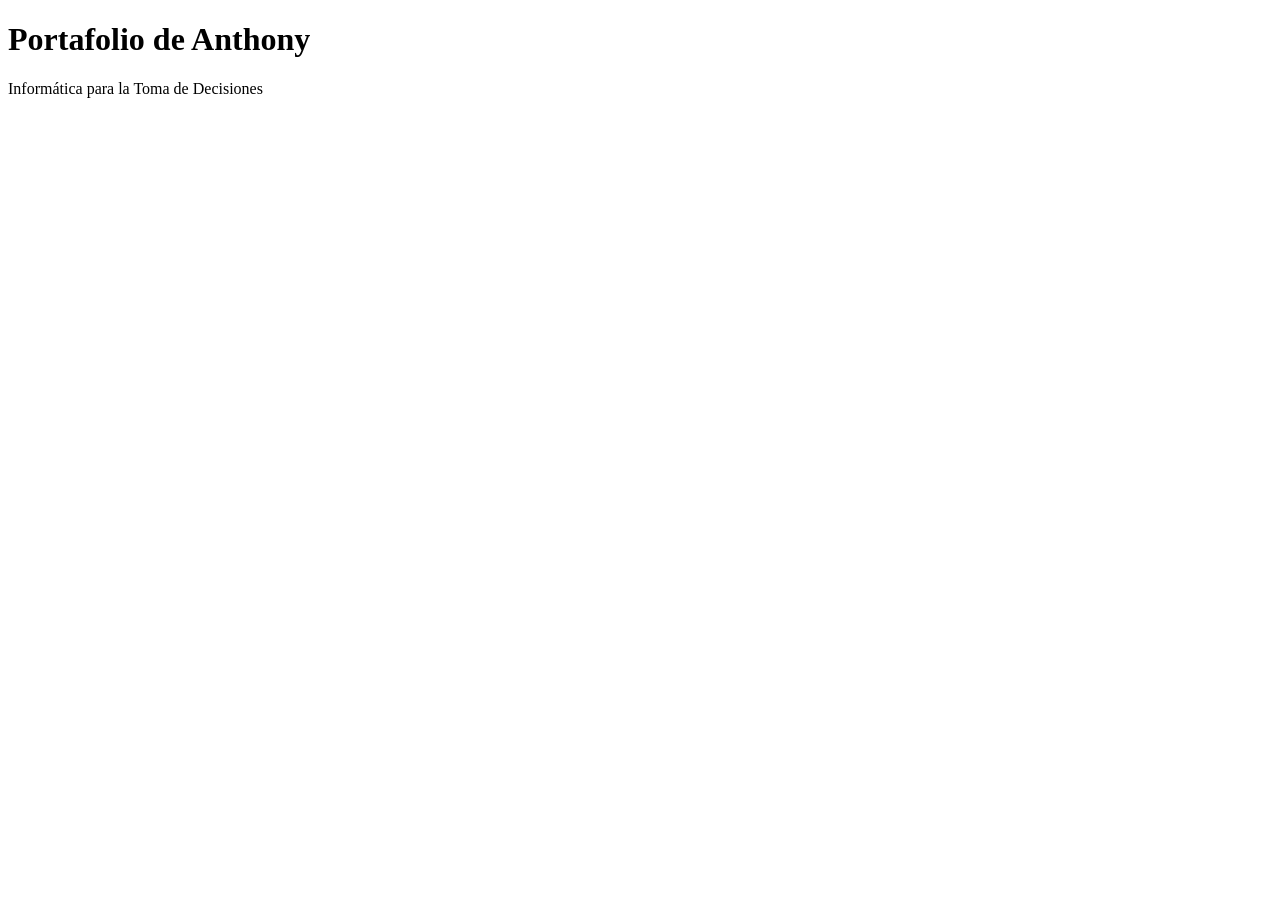
==== index.html @ fc766c9e "Create index.html" ====
<!DOCTYPE html>
<html lang="es">
<head>
    <meta charset="UTF-8">
    <meta name="viewport" content="width=device-width, initial-scale=1.0">
    <title>Portafolio de Anthony</title>
</head>
<body>
    <h1>Portafolio de Anthony</h1>
    <p>Informática para la Toma de Decisiones</p>
</body>
</html>
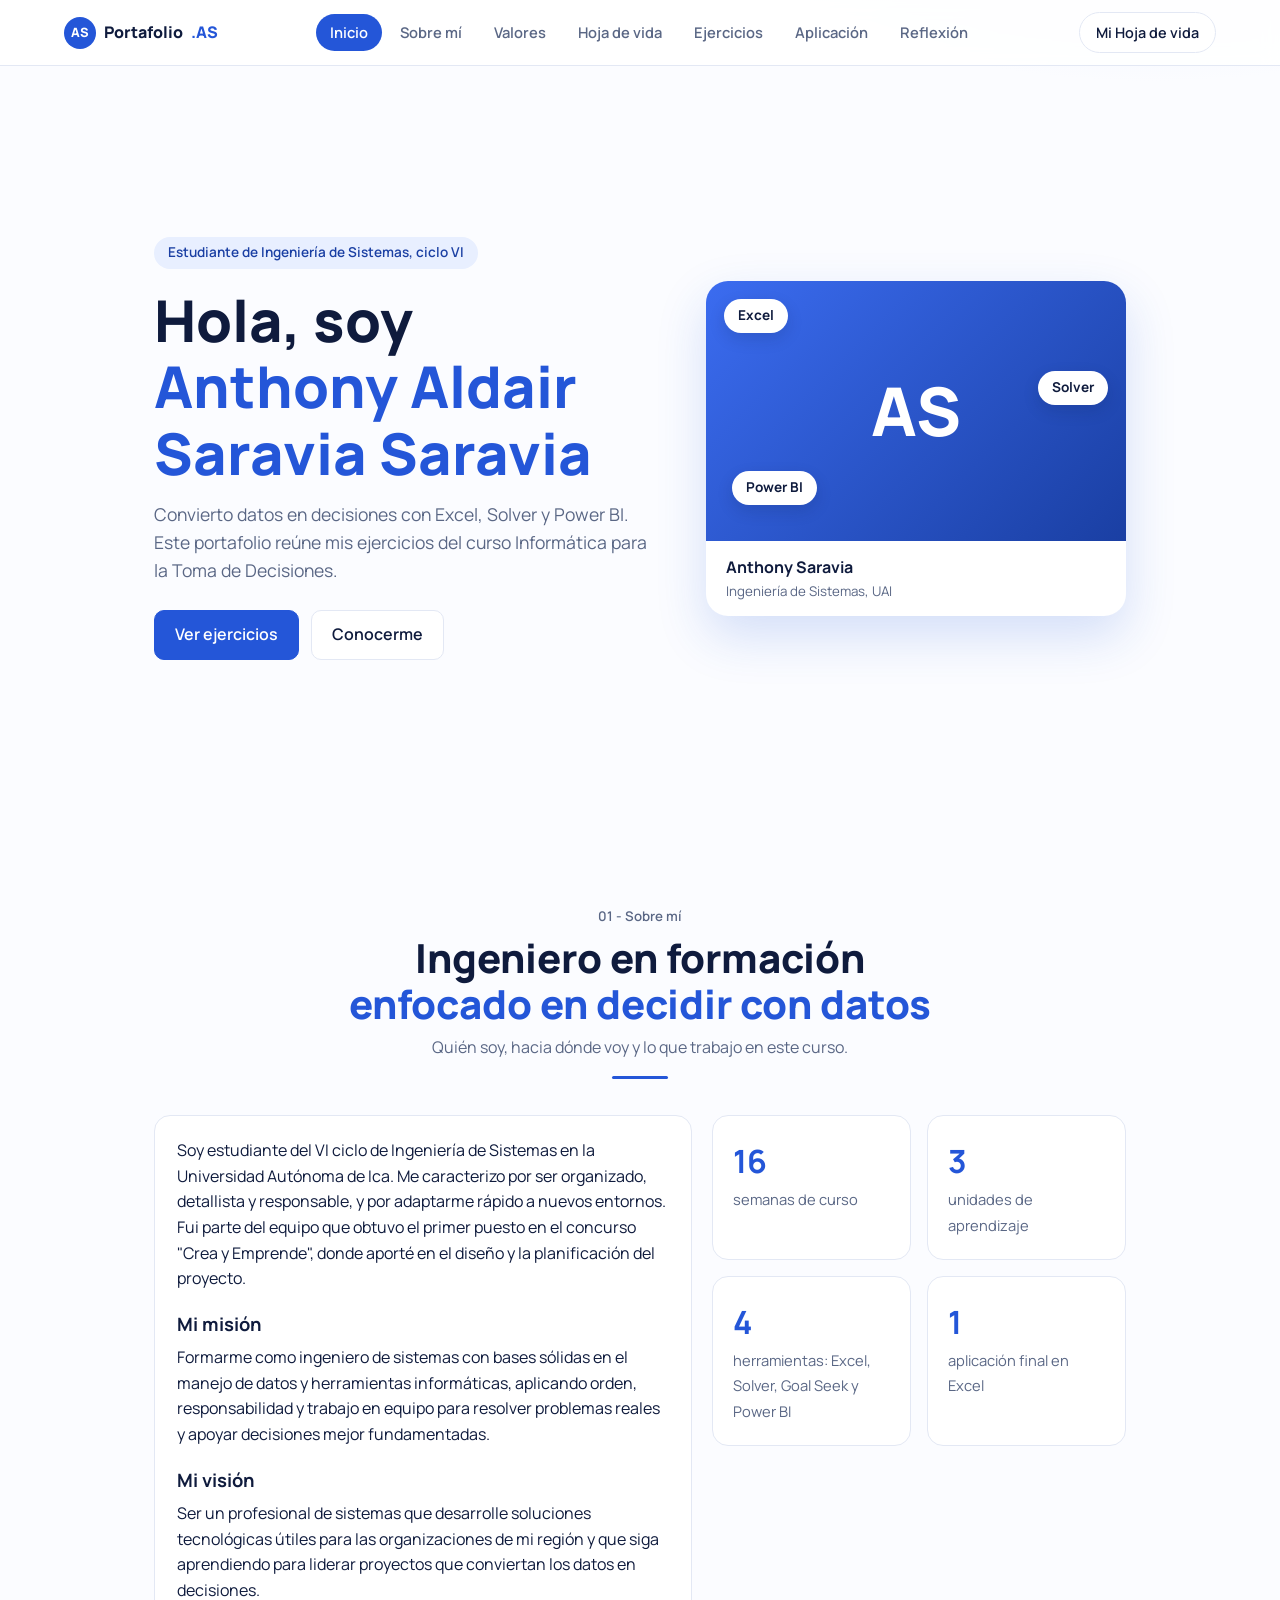
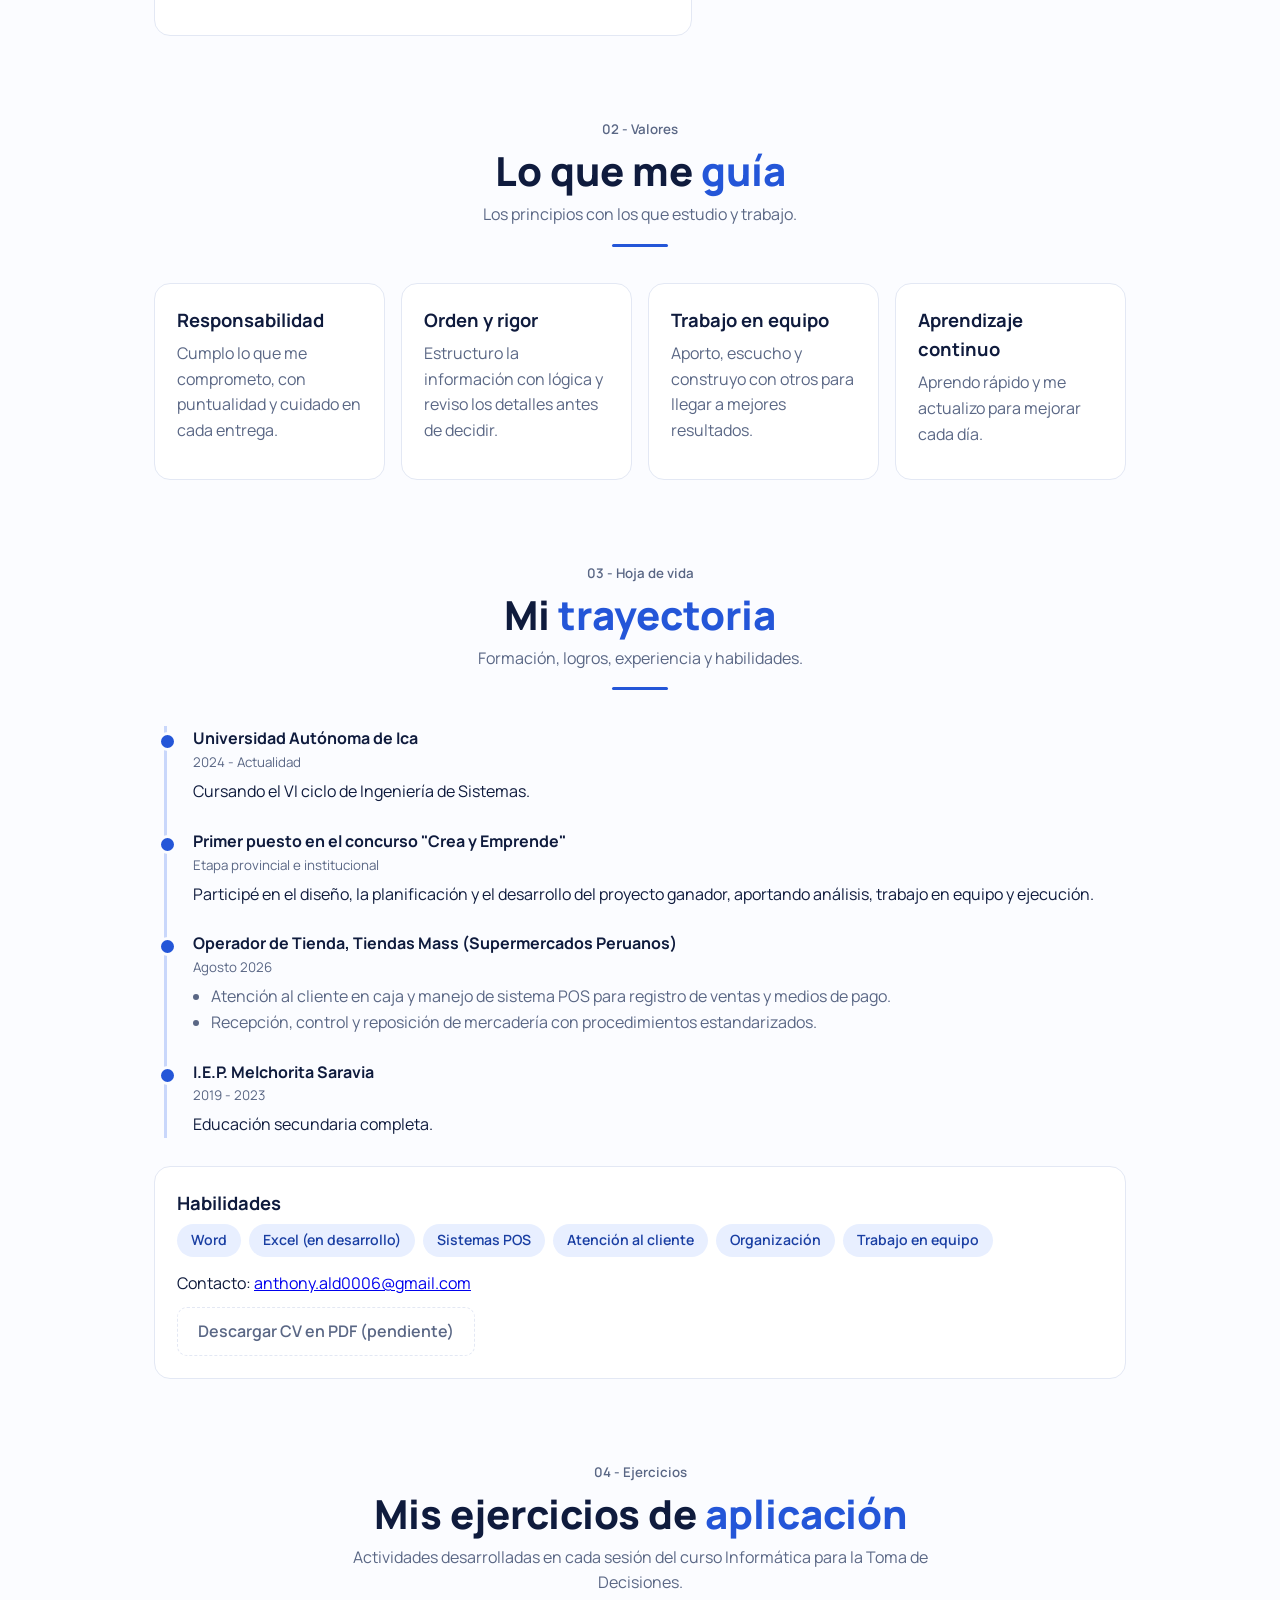
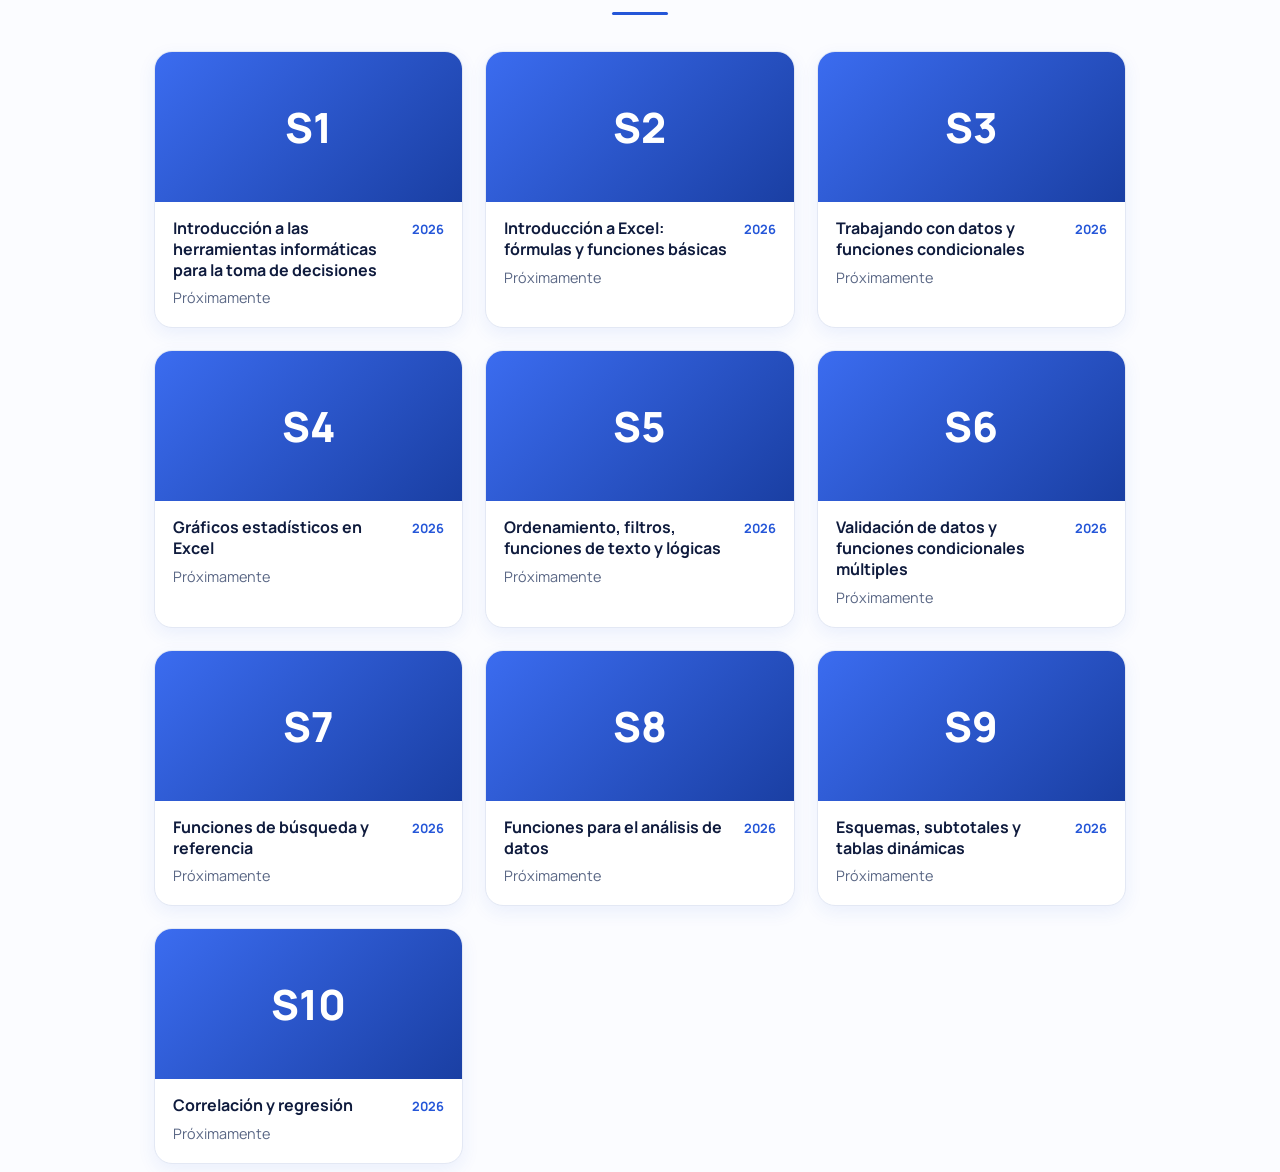
==== commit 554bf3b4: "Portafolio con inicio, sobre mí, valores, hoja de vida y ejercicios" ====
--- a/index.html
+++ b/index.html
@@ -1,12 +1,221 @@
 <!DOCTYPE html>
 <html lang="es">
 <head>
-    <meta charset="UTF-8">
-    <meta name="viewport" content="width=device-width, initial-scale=1.0">
-    <title>Portafolio de Anthony</title>
+<meta charset="UTF-8">
+<meta name="viewport" content="width=device-width, initial-scale=1.0">
+<title>Portafolio de Anthony Saravia | Informática para la Toma de Decisiones</title>
+<link rel="preconnect" href="https://fonts.googleapis.com">
+<link rel="preconnect" href="https://fonts.gstatic.com" crossorigin>
+<link href="https://fonts.googleapis.com/css2?family=Manrope:wght@400;600;800&display=swap" rel="stylesheet">
+<link rel="stylesheet" href="estilos.css">
 </head>
 <body>
-    <h1>Portafolio de Anthony</h1>
-    <p>Informática para la Toma de Decisiones</p>
+
+<header class="barra">
+  <a class="logo" href="#inicio"><span class="logo-ico">AS</span>Portafolio<span class="azul">.AS</span></a>
+  <nav class="menu">
+    <a class="activo" href="#inicio">Inicio</a>
+    <a href="#sobre-mi">Sobre mí</a>
+    <a href="#valores">Valores</a>
+    <a href="#cv">Hoja de vida</a>
+    <a href="#ejercicios">Ejercicios</a>
+    <a href="#aplicacion">Aplicación</a>
+    <a href="#reflexion">Reflexión</a>
+  </nav>
+  <a class="btn-cv" href="#cv">Mi Hoja de vida</a>
+</header>
+
+<main>
+  <section id="inicio" class="hero">
+    <div class="hero-texto">
+      <span class="etiqueta">Estudiante de Ingeniería de Sistemas, ciclo VI</span>
+      <h1>Hola, soy <span class="azul">Anthony Aldair Saravia Saravia</span></h1>
+      <p>Convierto datos en decisiones con Excel, Solver y Power BI. Este portafolio reúne mis ejercicios del curso Informática para la Toma de Decisiones.</p>
+      <div class="acciones">
+        <a class="btn primario" href="#ejercicios">Ver ejercicios</a>
+        <a class="btn" href="#sobre-mi">Conocerme</a>
+      </div>
+    </div>
+
+    <div class="hero-tarjeta">
+      <span class="chip c1">Excel</span>
+      <span class="chip c2">Solver</span>
+      <span class="chip c3">Power BI</span>
+      <div class="iniciales">AS</div>
+      <div class="pie">
+        <b>Anthony Saravia</b>
+        <small>Ingeniería de Sistemas, UAI</small>
+      </div>
+    </div>
+  </section>
+    <section id="sobre-mi" class="seccion">
+    <div class="titulo">
+      <small>01 - Sobre mí</small>
+      <h2>Ingeniero en formación <span class="azul">enfocado en decidir con datos</span></h2>
+      <p>Quién soy, hacia dónde voy y lo que trabajo en este curso.</p>
+    </div>
+    <div class="dos-col">
+      <div class="panel">
+        <p>Soy estudiante del VI ciclo de Ingeniería de Sistemas en la Universidad Autónoma de Ica. Me caracterizo por ser organizado, detallista y responsable, y por adaptarme rápido a nuevos entornos. Fui parte del equipo que obtuvo el primer puesto en el concurso "Crea y Emprende", donde aporté en el diseño y la planificación del proyecto.</p>
+        <h3>Mi misión</h3>
+        <p>Formarme como ingeniero de sistemas con bases sólidas en el manejo de datos y herramientas informáticas, aplicando orden, responsabilidad y trabajo en equipo para resolver problemas reales y apoyar decisiones mejor fundamentadas.</p>
+        <h3>Mi visión</h3>
+        <p>Ser un profesional de sistemas que desarrolle soluciones tecnológicas útiles para las organizaciones de mi región y que siga aprendiendo para liderar proyectos que conviertan los datos en decisiones.</p>
+      </div>
+      <div class="numeros">
+        <div class="numero"><b>16</b><span>semanas de curso</span></div>
+        <div class="numero"><b>3</b><span>unidades de aprendizaje</span></div>
+        <div class="numero"><b>4</b><span>herramientas: Excel, Solver, Goal Seek y Power BI</span></div>
+        <div class="numero"><b>1</b><span>aplicación final en Excel</span></div>
+      </div>
+    </div>
+  </section>
+
+  <section id="valores" class="seccion">
+    <div class="titulo">
+      <small>02 - Valores</small>
+      <h2>Lo que me <span class="azul">guía</span></h2>
+      <p>Los principios con los que estudio y trabajo.</p>
+    </div>
+    <div class="grid-4">
+      <div class="panel"><h3>Responsabilidad</h3><p>Cumplo lo que me comprometo, con puntualidad y cuidado en cada entrega.</p></div>
+      <div class="panel"><h3>Orden y rigor</h3><p>Estructuro la información con lógica y reviso los detalles antes de decidir.</p></div>
+      <div class="panel"><h3>Trabajo en equipo</h3><p>Aporto, escucho y construyo con otros para llegar a mejores resultados.</p></div>
+      <div class="panel"><h3>Aprendizaje continuo</h3><p>Aprendo rápido y me actualizo para mejorar cada día.</p></div>
+    </div>
+  </section>
+
+  <section id="cv" class="seccion">
+    <div class="titulo">
+      <small>03 - Hoja de vida</small>
+      <h2>Mi <span class="azul">trayectoria</span></h2>
+      <p>Formación, logros, experiencia y habilidades.</p>
+    </div>
+    <div class="linea-tiempo">
+      <div class="hito">
+        <b>Universidad Autónoma de Ica</b>
+        <small>2024 - Actualidad</small>
+        <p>Cursando el VI ciclo de Ingeniería de Sistemas.</p>
+      </div>
+      <div class="hito">
+        <b>Primer puesto en el concurso "Crea y Emprende"</b>
+        <small>Etapa provincial e institucional</small>
+        <p>Participé en el diseño, la planificación y el desarrollo del proyecto ganador, aportando análisis, trabajo en equipo y ejecución.</p>
+      </div>
+      <div class="hito">
+        <b>Operador de Tienda, Tiendas Mass (Supermercados Peruanos)</b>
+        <small>Agosto 2026</small>
+        <ul>
+          <li>Atención al cliente en caja y manejo de sistema POS para registro de ventas y medios de pago.</li>
+          <li>Recepción, control y reposición de mercadería con procedimientos estandarizados.</li>
+        </ul>
+      </div>
+      <div class="hito">
+        <b>I.E.P. Melchorita Saravia</b>
+        <small>2019 - 2023</small>
+        <p>Educación secundaria completa.</p>
+      </div>
+    </div>
+    <div class="panel">
+      <h3>Habilidades</h3>
+      <div class="etiquetas">
+        <span>Word</span><span>Excel (en desarrollo)</span><span>Sistemas POS</span><span>Atención al cliente</span><span>Organización</span><span>Trabajo en equipo</span>
+      </div>
+      <p>Contacto: <a href="mailto:anthony.ald06@gmail.com">anthony.ald0006@gmail.com</a></p>
+      <span class="btn off">Descargar CV en PDF (pendiente)</span>
+    </div>
+  </section>
+    <section id="ejercicios" class="seccion">
+    <div class="titulo">
+      <small>04 - Ejercicios</small>
+      <h2>Mis ejercicios de <span class="azul">aplicación</span></h2>
+      <p>Actividades desarrolladas en cada sesión del curso Informática para la Toma de Decisiones.</p>
+    </div>
+    <div class="grid-ej">
+
+      <div class="tarjeta">
+        <div class="tope">S1</div>
+        <div class="cuerpo">
+          <div class="fila"><h3>Introducción a las herramientas informáticas para la toma de decisiones</h3><span class="anio">2026</span></div>
+          <p>Próximamente</p>
+        </div>
+      </div>
+
+      <div class="tarjeta">
+        <div class="tope">S2</div>
+        <div class="cuerpo">
+          <div class="fila"><h3>Introducción a Excel: fórmulas y funciones básicas</h3><span class="anio">2026</span></div>
+          <p>Próximamente</p>
+        </div>
+      </div>
+
+      <div class="tarjeta">
+        <div class="tope">S3</div>
+        <div class="cuerpo">
+          <div class="fila"><h3>Trabajando con datos y funciones condicionales</h3><span class="anio">2026</span></div>
+          <p>Próximamente</p>
+        </div>
+      </div>
+
+      <div class="tarjeta">
+        <div class="tope">S4</div>
+        <div class="cuerpo">
+          <div class="fila"><h3>Gráficos estadísticos en Excel</h3><span class="anio">2026</span></div>
+          <p>Próximamente</p>
+        </div>
+      </div>
+
+      <div class="tarjeta">
+        <div class="tope">S5</div>
+        <div class="cuerpo">
+          <div class="fila"><h3>Ordenamiento, filtros, funciones de texto y lógicas</h3><span class="anio">2026</span></div>
+          <p>Próximamente</p>
+        </div>
+      </div>
+
+      <div class="tarjeta">
+        <div class="tope">S6</div>
+        <div class="cuerpo">
+          <div class="fila"><h3>Validación de datos y funciones condicionales múltiples</h3><span class="anio">2026</span></div>
+          <p>Próximamente</p>
+        </div>
+      </div>
+
+      <div class="tarjeta">
+        <div class="tope">S7</div>
+        <div class="cuerpo">
+          <div class="fila"><h3>Funciones de búsqueda y referencia</h3><span class="anio">2026</span></div>
+          <p>Próximamente</p>
+        </div>
+      </div>
+
+      <div class="tarjeta">
+        <div class="tope">S8</div>
+        <div class="cuerpo">
+          <div class="fila"><h3>Funciones para el análisis de datos</h3><span class="anio">2026</span></div>
+          <p>Próximamente</p>
+        </div>
+      </div>
+
+      <div class="tarjeta">
+        <div class="tope">S9</div>
+        <div class="cuerpo">
+          <div class="fila"><h3>Esquemas, subtotales y tablas dinámicas</h3><span class="anio">2026</span></div>
+          <p>Próximamente</p>
+        </div>
+      </div>
+
+      <div class="tarjeta">
+        <div class="tope">S10</div>
+        <div class="cuerpo">
+          <div class="fila"><h3>Correlación y regresión</h3><span class="anio">2026</span></div>
+          <p>Próximamente</p>
+        </div>
+      </div>
+
+    </div>
+  </section>
+</main>
+<script src="main.js"></script>
 </body>
 </html>
--- a/estilos.css
+++ b/estilos.css
@@ -0,0 +1,160 @@
+:root{
+  --azul:#2456d8;
+  --azul-osc:#1a3fa3;
+  --fondo:#fbfcff;
+  --tinta:#0f1b3d;
+  --suave:#5a6785;
+  --linea:#e3e8f4;
+  --blanco:#ffffff;
+}
+*{box-sizing:border-box}
+html{scroll-behavior:smooth}
+body{
+  margin:0;
+  font-family:"Manrope",system-ui,sans-serif;
+  color:var(--tinta);
+  line-height:1.6;
+  background:radial-gradient(900px 500px at 90% -5%,#dbe6ff 0%,transparent 60%),var(--fondo);
+}
+h1{line-height:1.15;margin:0 0 14px}
+.azul{color:var(--azul)}
+
+/* Barra superior */
+.barra{
+  position:sticky;top:0;z-index:20;
+  display:flex;align-items:center;gap:20px;
+  padding:12px 5vw;
+  background:rgba(255,255,255,.85);
+  backdrop-filter:blur(8px);
+  border-bottom:1px solid var(--linea);
+}
+.logo{display:flex;align-items:center;gap:8px;font-weight:800;text-decoration:none;color:var(--tinta);white-space:nowrap}
+.logo-ico{
+  display:grid;place-items:center;
+  width:32px;height:32px;border-radius:50%;
+  background:var(--azul);color:#fff;font-size:.8rem;
+}
+.menu{display:flex;gap:4px;margin:0 auto;overflow-x:auto}
+.menu a{
+  padding:7px 14px;border-radius:999px;
+  text-decoration:none;color:var(--suave);
+  font-weight:600;font-size:.92rem;white-space:nowrap;
+}
+.menu a:hover{color:var(--tinta)}
+.menu a.activo{background:var(--azul);color:#fff}
+.btn-cv{
+  padding:8px 16px;border:1px solid var(--linea);border-radius:999px;
+  text-decoration:none;font-weight:600;font-size:.9rem;
+  color:var(--tinta);background:var(--blanco);
+}
+
+/* Portada */
+main{max-width:1100px;margin:0 auto;padding:0 5vw}
+.hero{
+  display:grid;grid-template-columns:1.2fr 1fr;gap:48px;
+  align-items:center;min-height:85vh;padding:48px 0;
+}
+.etiqueta{
+  display:inline-block;padding:5px 14px;border-radius:999px;
+  background:#e8efff;color:var(--azul-osc);
+  font-weight:600;font-size:.85rem;margin-bottom:18px;
+}
+.hero h1{font-size:clamp(2.2rem,5.5vw,3.6rem);font-weight:800}
+.hero p{max-width:52ch;color:var(--suave);font-size:1.1rem;margin:0}
+.acciones{display:flex;flex-wrap:wrap;gap:12px;margin-top:26px}
+.btn{
+  display:inline-block;padding:11px 20px;border-radius:10px;
+  border:1px solid var(--linea);background:var(--blanco);
+  color:var(--tinta);font-weight:600;text-decoration:none;
+}
+.btn.primario{background:var(--azul);border-color:var(--azul);color:#fff}
+.btn.primario:hover{background:var(--azul-osc)}
+
+/* Tarjeta azul de la derecha */
+.hero-tarjeta{
+  position:relative;border-radius:22px;background:var(--blanco);
+  box-shadow:0 20px 50px rgba(36,86,216,.18);overflow:hidden;
+}
+.iniciales{
+  display:grid;place-items:center;height:260px;
+  font-size:4.2rem;font-weight:800;color:#fff;
+  background:linear-gradient(135deg,#3b6cf0 0%,var(--azul-osc) 100%);
+}
+.hero-tarjeta .pie{padding:14px 20px;display:flex;flex-direction:column}
+.hero-tarjeta small{color:var(--suave)}
+.chip{
+  position:absolute;padding:6px 14px;border-radius:999px;
+  background:var(--blanco);font-weight:700;font-size:.85rem;
+  box-shadow:0 6px 16px rgba(15,27,61,.15);
+}
+.c1{top:18px;left:18px}
+.c2{top:90px;right:18px}
+.c3{top:190px;left:26px}
+
+/* Celular */
+@media (max-width:820px){
+  .hero{grid-template-columns:1fr;min-height:auto}
+  .btn-cv{display:none}
+}
+
+/* Secciones */
+html{scroll-padding-top:80px}
+.seccion{padding:72px 0 8px}
+.titulo{text-align:center;max-width:640px;margin:0 auto 36px}
+.titulo small{color:var(--suave);font-weight:600}
+.titulo h2{font-size:clamp(1.7rem,4vw,2.5rem);font-weight:800;line-height:1.15;margin:6px 0 0}
+.titulo p{color:var(--suave);margin:8px 0 0}
+.titulo::after{content:"";display:block;width:56px;height:3px;background:var(--azul);margin:16px auto 0;border-radius:3px}
+
+.panel{background:var(--blanco);border:1px solid var(--linea);border-radius:16px;padding:22px}
+.panel h3{font-size:1.15rem;margin:18px 0 6px}
+.panel > h3:first-child{margin-top:0}
+.panel p{margin:0 0 10px}
+.dos-col{display:grid;grid-template-columns:1.3fr 1fr;gap:20px;align-items:start}
+.grid-4{display:grid;grid-template-columns:repeat(auto-fit,minmax(220px,1fr));gap:16px}
+.grid-4 .panel p{color:var(--suave)}
+
+.numeros{display:grid;grid-template-columns:1fr 1fr;gap:16px}
+.numero{background:var(--blanco);border:1px solid var(--linea);border-radius:16px;padding:20px}
+.numero b{display:block;font-size:2rem;color:var(--azul)}
+.numero span{color:var(--suave);font-size:.92rem}
+
+.linea-tiempo{border-left:3px solid #c9d7fb;margin:0 0 28px 10px;padding-left:26px}
+.hito{position:relative;margin-bottom:24px}
+.hito::before{content:"";position:absolute;left:-35px;top:6px;width:13px;height:13px;border-radius:50%;background:var(--azul);border:3px solid var(--fondo)}
+.hito small{display:block;color:var(--suave)}
+.hito p{margin:6px 0 0}
+.hito ul{margin:6px 0 0;padding-left:18px;color:var(--suave)}
+
+.etiquetas{display:flex;flex-wrap:wrap;gap:8px;margin-bottom:14px}
+.etiquetas span{padding:5px 14px;border-radius:999px;background:#e8efff;color:var(--azul-osc);font-weight:600;font-size:.88rem}
+.btn.off{color:var(--suave);border-style:dashed}
+
+@media (max-width:820px){
+  .dos-col{grid-template-columns:1fr}
+}
+
+/* Tarjetas de ejercicios */
+.grid-ej{display:grid;grid-template-columns:repeat(auto-fill,minmax(260px,1fr));gap:22px}
+.tarjeta{
+  display:block;text-decoration:none;color:var(--tinta);
+  background:var(--blanco);border:1px solid var(--linea);
+  border-radius:18px;overflow:hidden;
+  box-shadow:0 6px 18px rgba(36,86,216,.08);
+  transition:transform .2s,box-shadow .2s;
+}
+a.tarjeta:hover{transform:translateY(-4px);box-shadow:0 14px 30px rgba(36,86,216,.2)}
+.tarjeta .tope{
+  display:grid;place-items:center;height:150px;
+  font-size:2.6rem;font-weight:800;color:#fff;
+  background:linear-gradient(135deg,#3b6cf0 0%,var(--azul-osc) 100%);
+}
+.tarjeta .cuerpo{padding:16px 18px 18px}
+.fila{display:flex;justify-content:space-between;align-items:baseline;gap:10px}
+.tarjeta h3{font-size:1rem;line-height:1.3;margin:0 0 6px}
+.anio{font-size:.8rem;font-weight:700;color:var(--azul)}
+.tarjeta p{margin:0;color:var(--suave);font-size:.9rem}
+
+.menu a{transition:background .2s,color .2s}
+.menu a:hover{color:var(--azul)}
+.menu a.activo:hover{color:#fff}
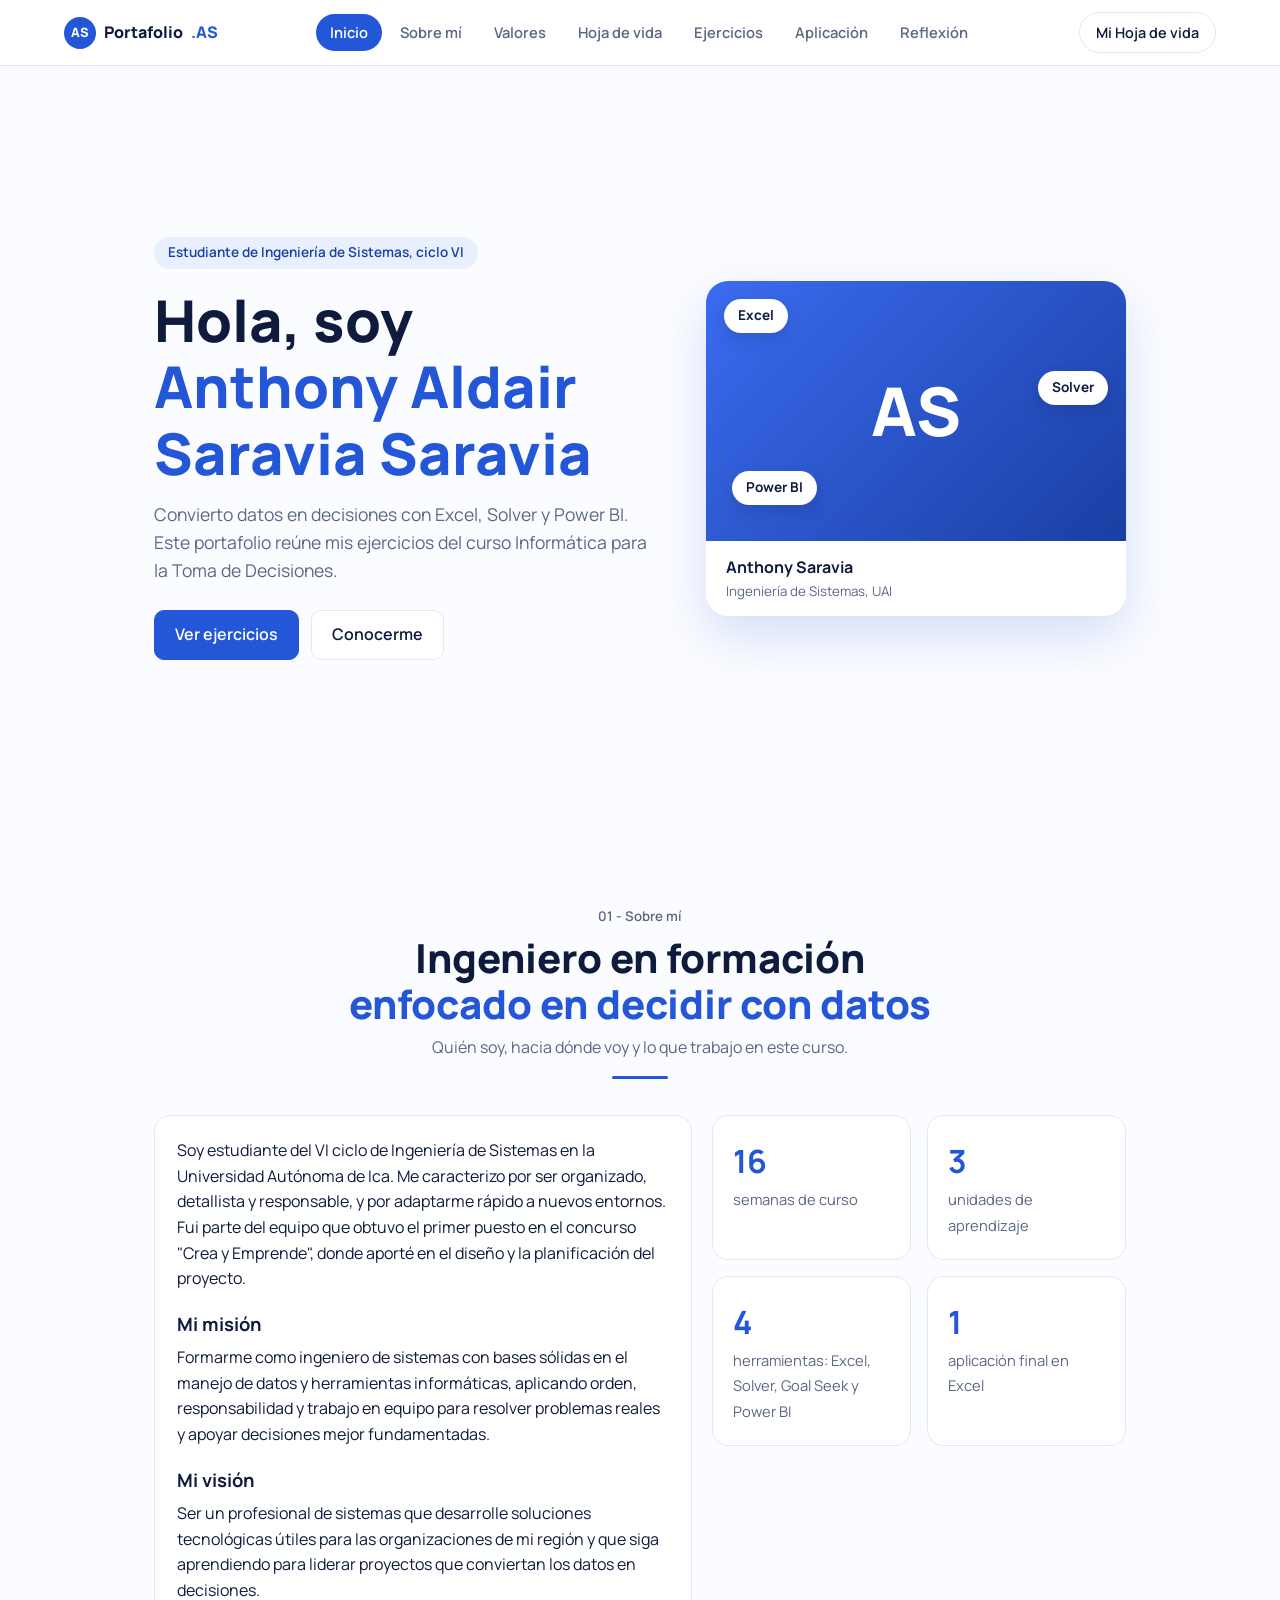
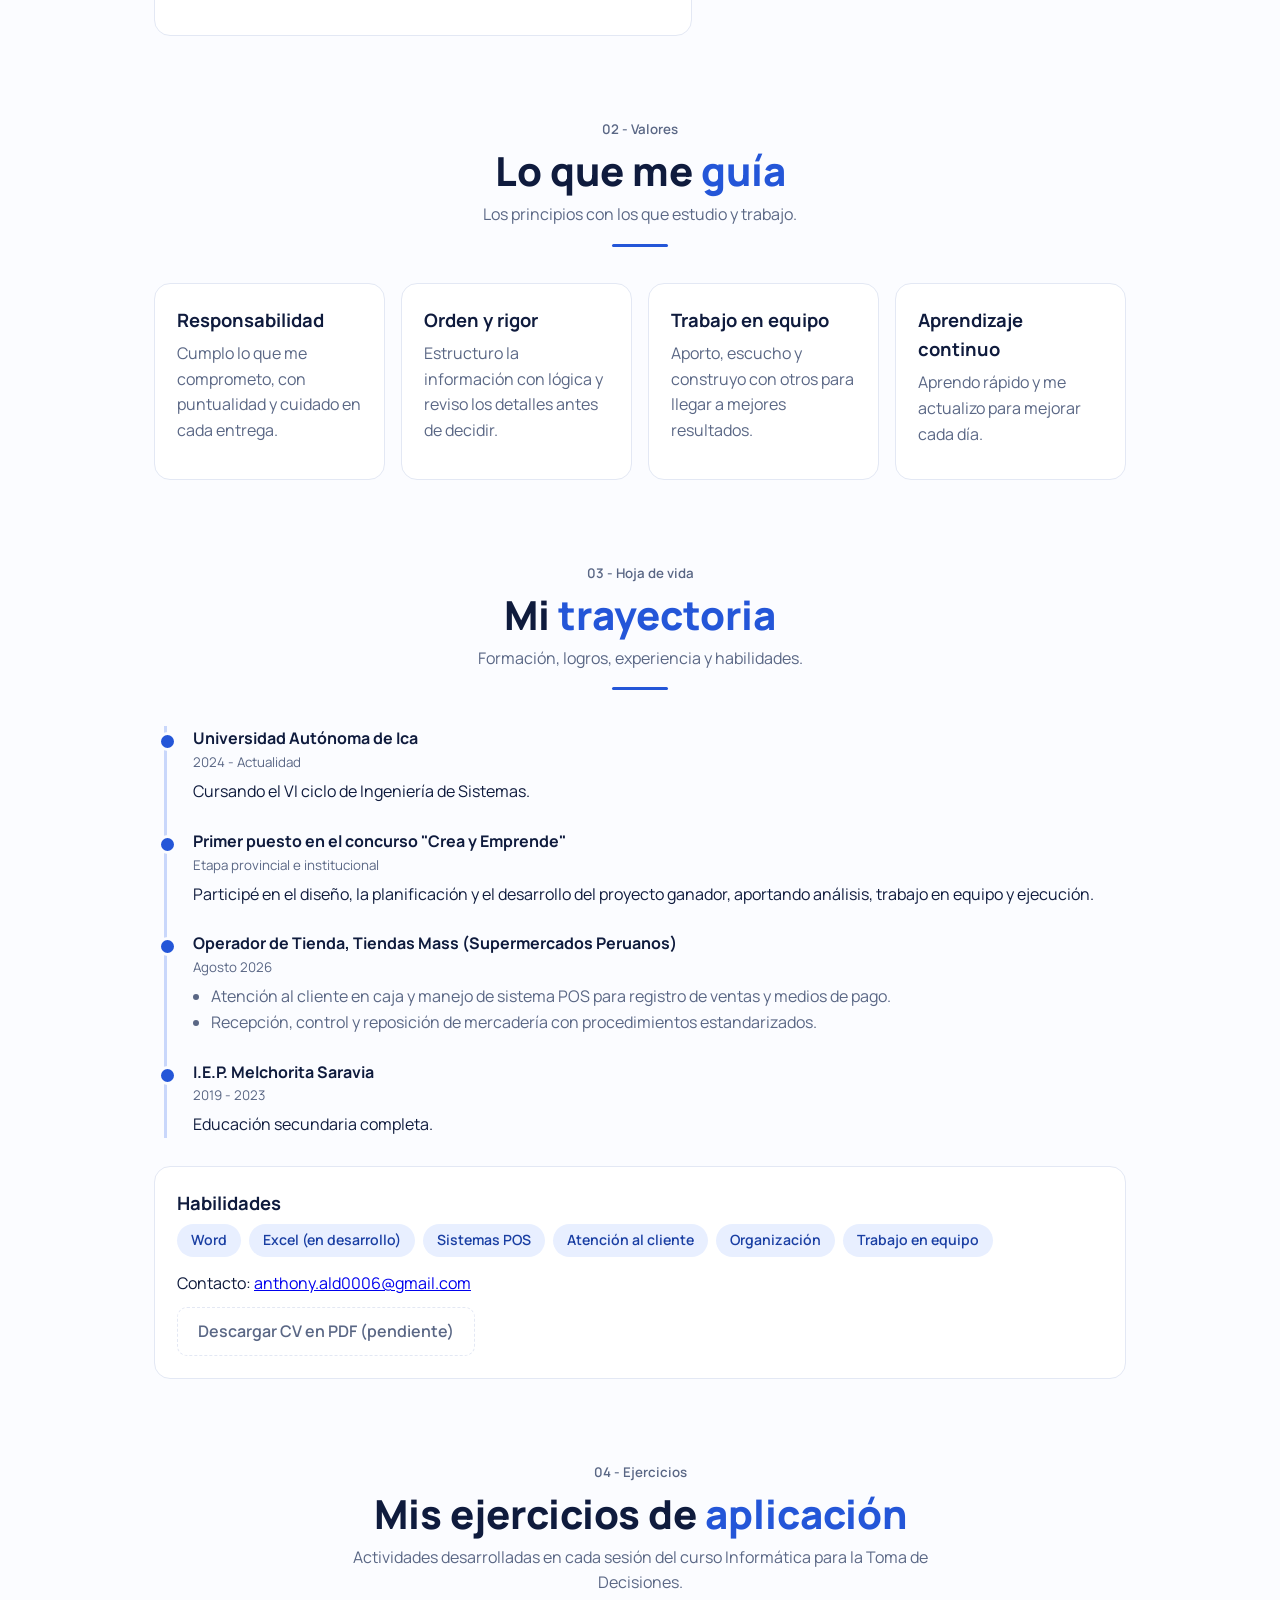
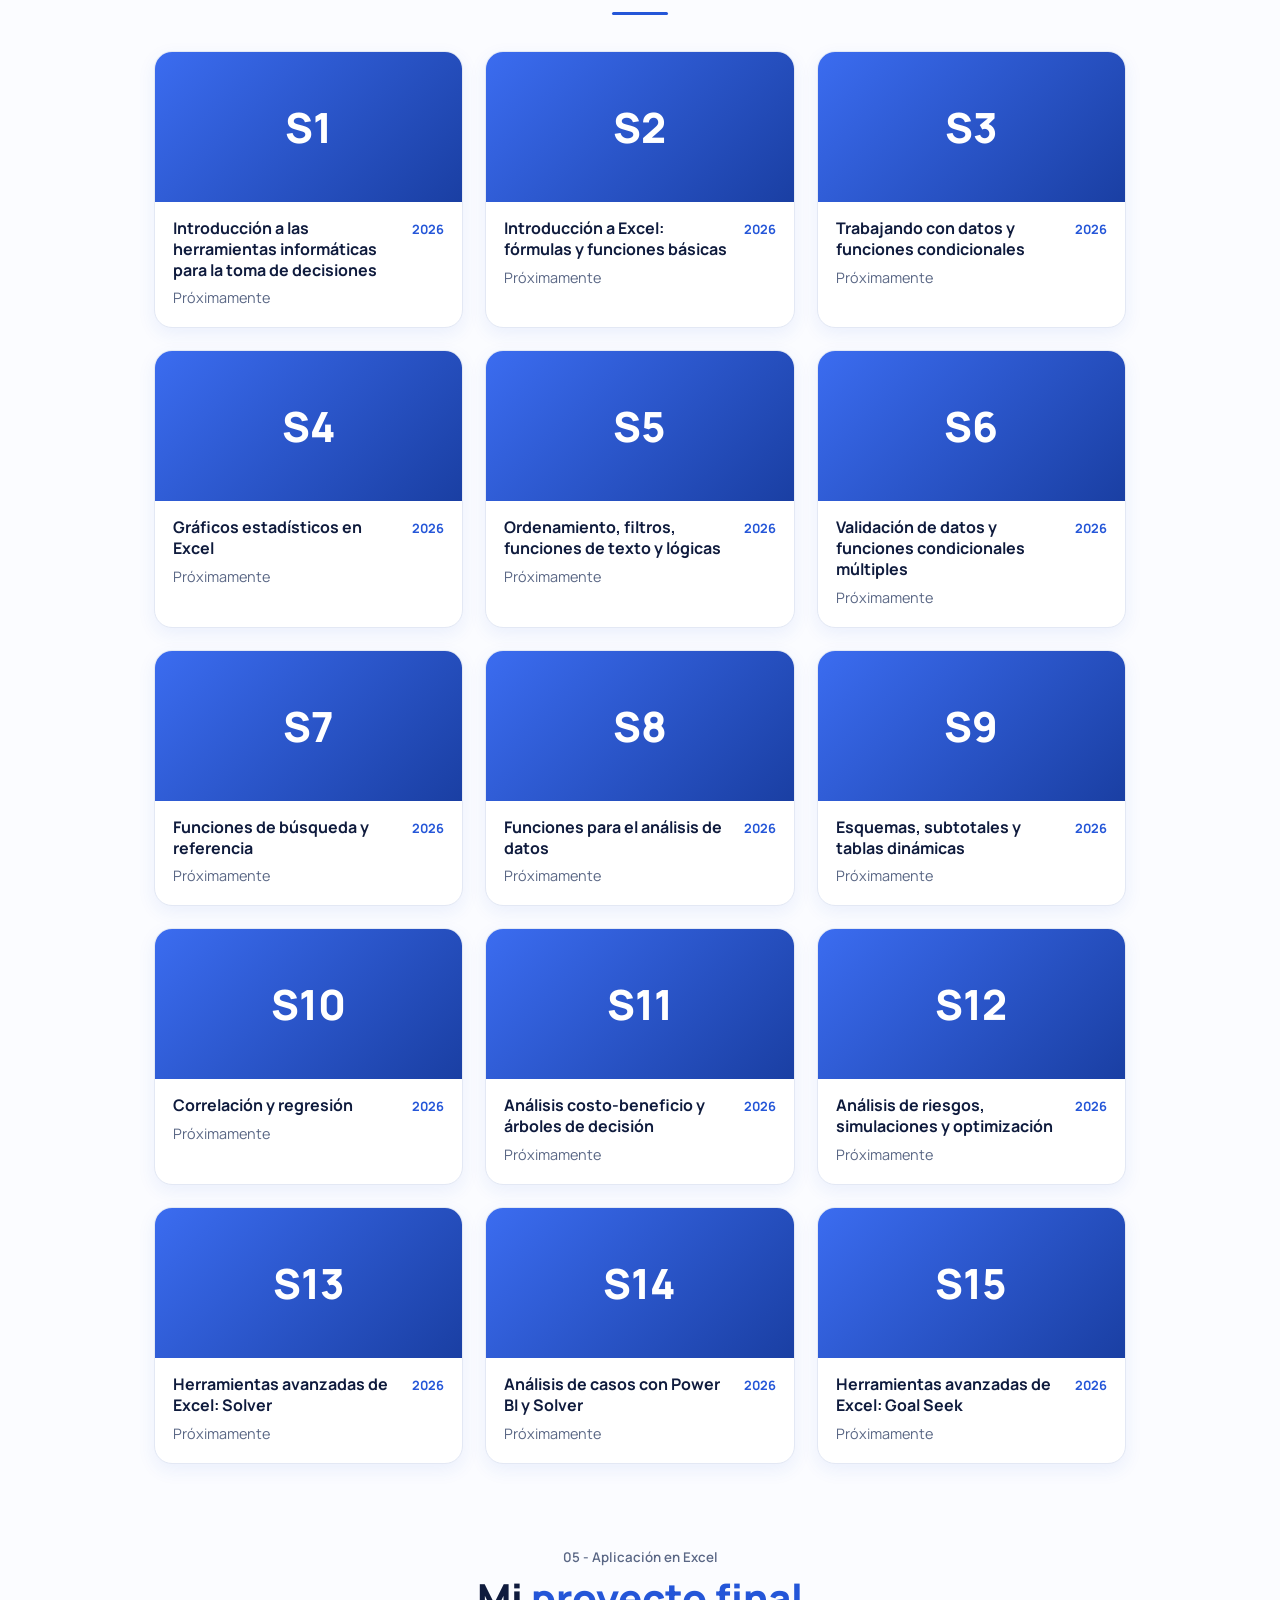
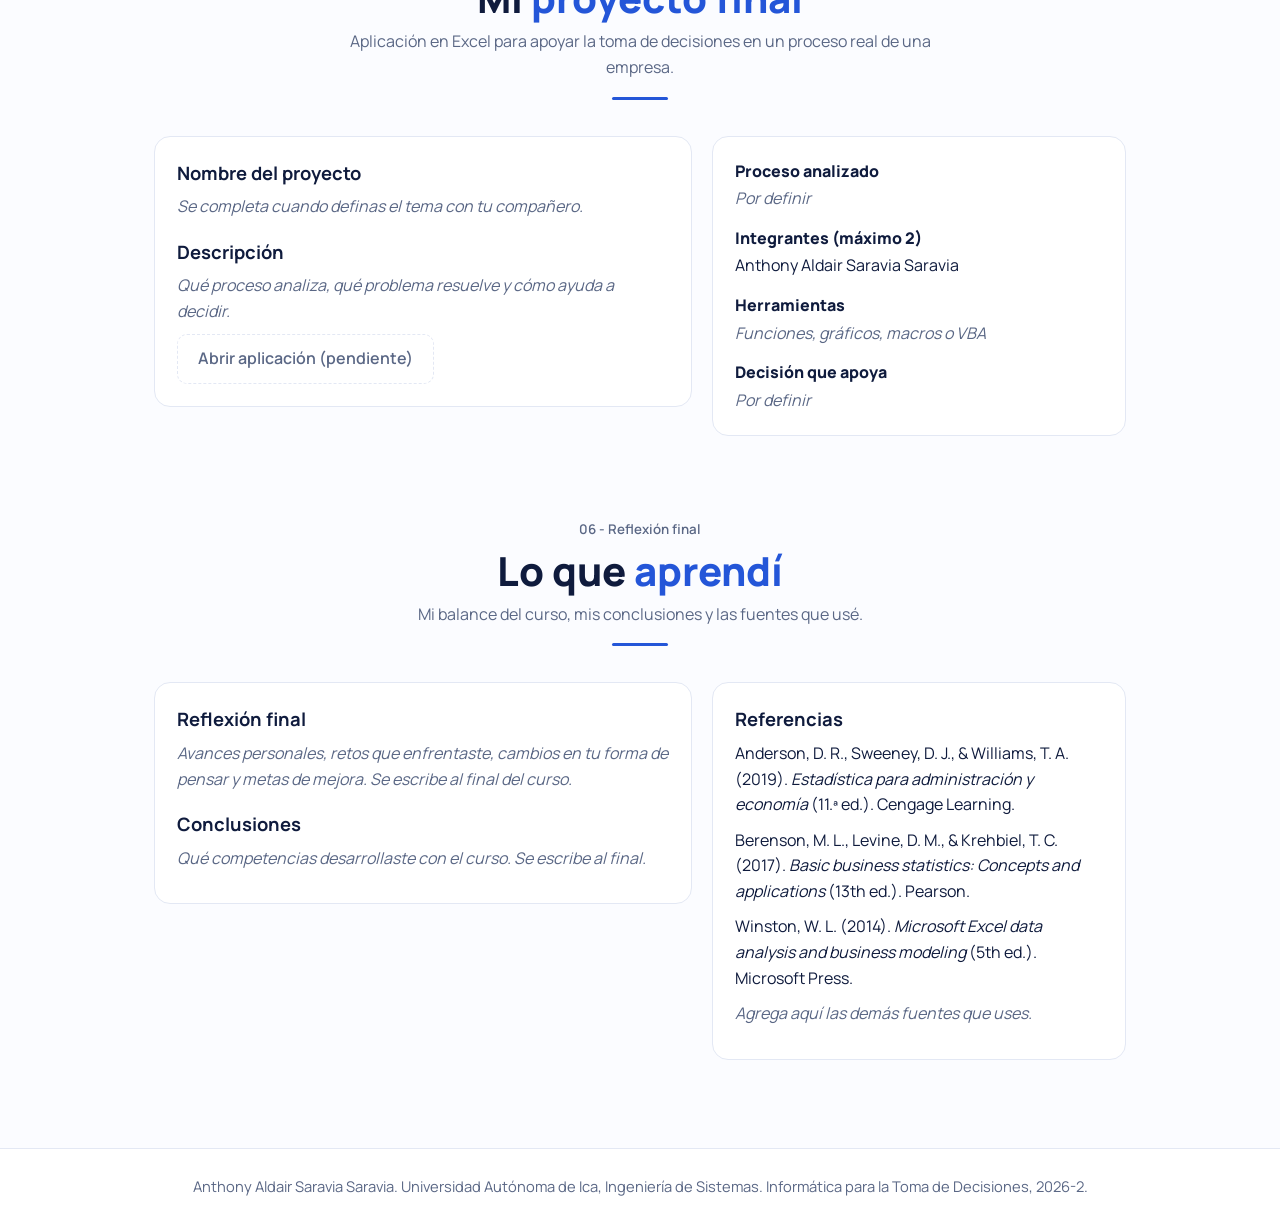
==== commit e3685066: "Agrega secciones de aplicación y reflexión y 15 tarjetas de ejercicios" ====
--- a/index.html
+++ b/index.html
@@ -211,11 +211,104 @@
           <div class="fila"><h3>Correlación y regresión</h3><span class="anio">2026</span></div>
           <p>Próximamente</p>
         </div>
-      </div>
-
+
+      </div>
+
+            <div class="tarjeta">
+        <div class="tope">S11</div>
+        <div class="cuerpo">
+          <div class="fila"><h3>Análisis costo-beneficio y árboles de decisión</h3><span class="anio">2026</span></div>
+          <p>Próximamente</p>
+        </div>
+      </div>
+
+      <div class="tarjeta">
+        <div class="tope">S12</div>
+        <div class="cuerpo">
+          <div class="fila"><h3>Análisis de riesgos, simulaciones y optimización</h3><span class="anio">2026</span></div>
+          <p>Próximamente</p>
+        </div>
+      </div>
+
+      <div class="tarjeta">
+        <div class="tope">S13</div>
+        <div class="cuerpo">
+          <div class="fila"><h3>Herramientas avanzadas de Excel: Solver</h3><span class="anio">2026</span></div>
+          <p>Próximamente</p>
+        </div>
+      </div>
+
+      <div class="tarjeta">
+        <div class="tope">S14</div>
+        <div class="cuerpo">
+          <div class="fila"><h3>Análisis de casos con Power BI y Solver</h3><span class="anio">2026</span></div>
+          <p>Próximamente</p>
+        </div>
+      </div>
+
+      <div class="tarjeta">
+        <div class="tope">S15</div>
+        <div class="cuerpo">
+          <div class="fila"><h3>Herramientas avanzadas de Excel: Goal Seek</h3><span class="anio">2026</span></div>
+          <p>Próximamente</p>
+        </div>
+      </div>
+
+    </div>
+  </section>
+  <section id="aplicacion" class="seccion">
+    <div class="titulo">
+      <small>05 - Aplicación en Excel</small>
+      <h2>Mi <span class="azul">proyecto final</span></h2>
+      <p>Aplicación en Excel para apoyar la toma de decisiones en un proceso real de una empresa.</p>
+    </div>
+    <div class="dos-col">
+      <div class="panel">
+        <h3>Nombre del proyecto</h3>
+        <p class="pendiente">Se completa cuando definas el tema con tu compañero.</p>
+        <h3>Descripción</h3>
+        <p class="pendiente">Qué proceso analiza, qué problema resuelve y cómo ayuda a decidir.</p>
+        <span class="btn off">Abrir aplicación (pendiente)</span>
+      </div>
+      <div class="panel ficha">
+        <dl>
+          <dt>Proceso analizado</dt>
+          <dd class="pendiente">Por definir</dd>
+          <dt>Integrantes (máximo 2)</dt>
+          <dd>Anthony Aldair Saravia Saravia</dd>
+          <dt>Herramientas</dt>
+          <dd class="pendiente">Funciones, gráficos, macros o VBA</dd>
+          <dt>Decisión que apoya</dt>
+          <dd class="pendiente">Por definir</dd>
+        </dl>
+      </div>
+    </div>
+  </section>
+
+  <section id="reflexion" class="seccion">
+    <div class="titulo">
+      <small>06 - Reflexión final</small>
+      <h2>Lo que <span class="azul">aprendí</span></h2>
+      <p>Mi balance del curso, mis conclusiones y las fuentes que usé.</p>
+    </div>
+    <div class="dos-col">
+      <div class="panel">
+        <h3>Reflexión final</h3>
+        <p class="pendiente">Avances personales, retos que enfrentaste, cambios en tu forma de pensar y metas de mejora. Se escribe al final del curso.</p>
+        <h3>Conclusiones</h3>
+        <p class="pendiente">Qué competencias desarrollaste con el curso. Se escribe al final.</p>
+      </div>
+      <div class="panel">
+        <h3>Referencias</h3>
+        <p>Anderson, D. R., Sweeney, D. J., &amp; Williams, T. A. (2019). <i>Estadística para administración y economía</i> (11.ª ed.). Cengage Learning.</p>
+        <p>Berenson, M. L., Levine, D. M., &amp; Krehbiel, T. C. (2017). <i>Basic business statistics: Concepts and applications</i> (13th ed.). Pearson.</p>
+        <p>Winston, W. L. (2014). <i>Microsoft Excel data analysis and business modeling</i> (5th ed.). Microsoft Press.</p>
+        <p class="pendiente">Agrega aquí las demás fuentes que uses.</p>
+      </div>
     </div>
   </section>
 </main>
+<footer class="pie-pagina">Anthony Aldair Saravia Saravia. Universidad Autónoma de Ica, Ingeniería de Sistemas. Informática para la Toma de Decisiones, 2026-2.</footer>
 <script src="main.js"></script>
 </body>
 </html>
--- a/estilos.css
+++ b/estilos.css
@@ -157,4 +157,17 @@
 
 .menu a{transition:background .2s,color .2s}
 .menu a:hover{color:var(--azul)}
-.menu a.activo:hover{color:#fff}+.menu a.activo:hover{color:#fff}
+
+/* Aplicación, reflexión y pie de página */
+.pendiente{color:var(--suave);font-style:italic}
+.ficha dl{margin:0}
+.ficha dt{font-weight:800;margin-top:14px}
+.ficha dt:first-child{margin-top:0}
+.ficha dd{margin:2px 0 0}
+.panel i{font-style:italic}
+.pie-pagina{
+  margin-top:80px;padding:26px 5vw;text-align:center;
+  color:var(--suave);font-size:.92rem;
+  border-top:1px solid var(--linea);background:var(--blanco);
+}
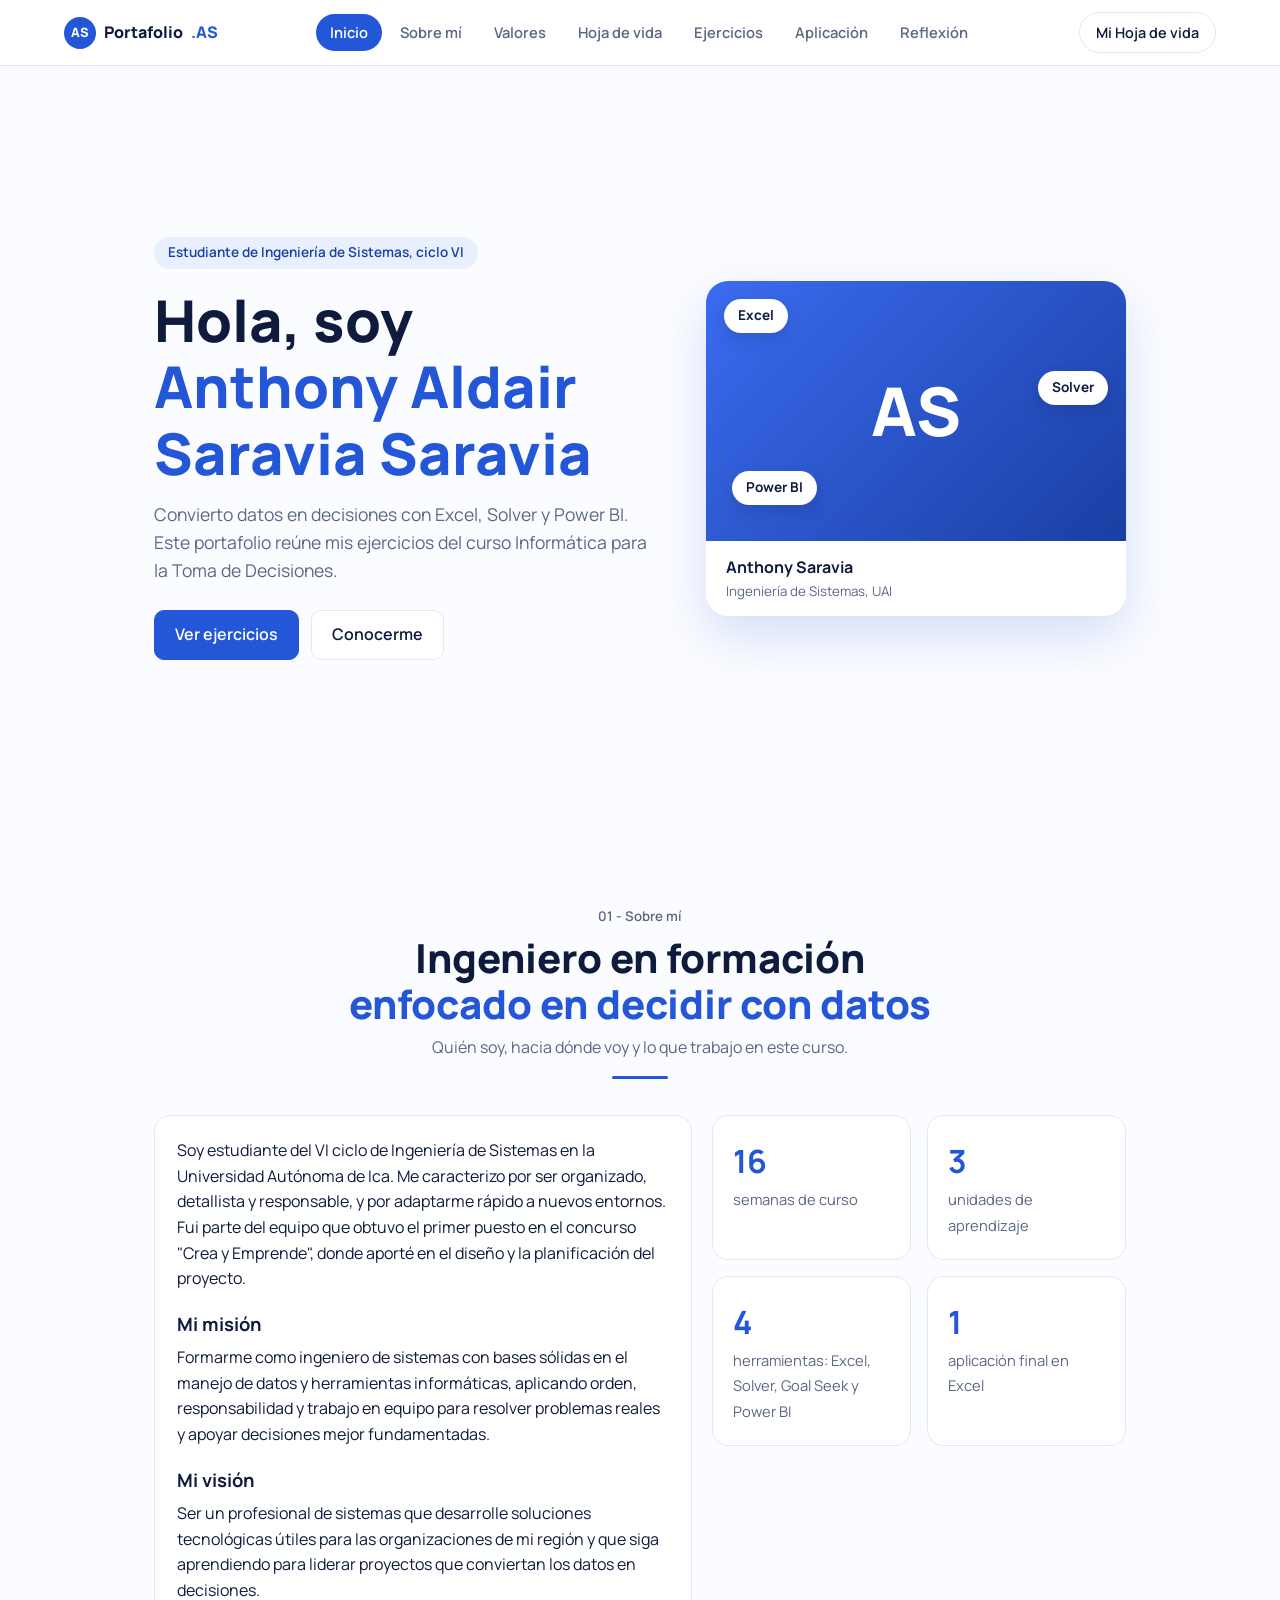
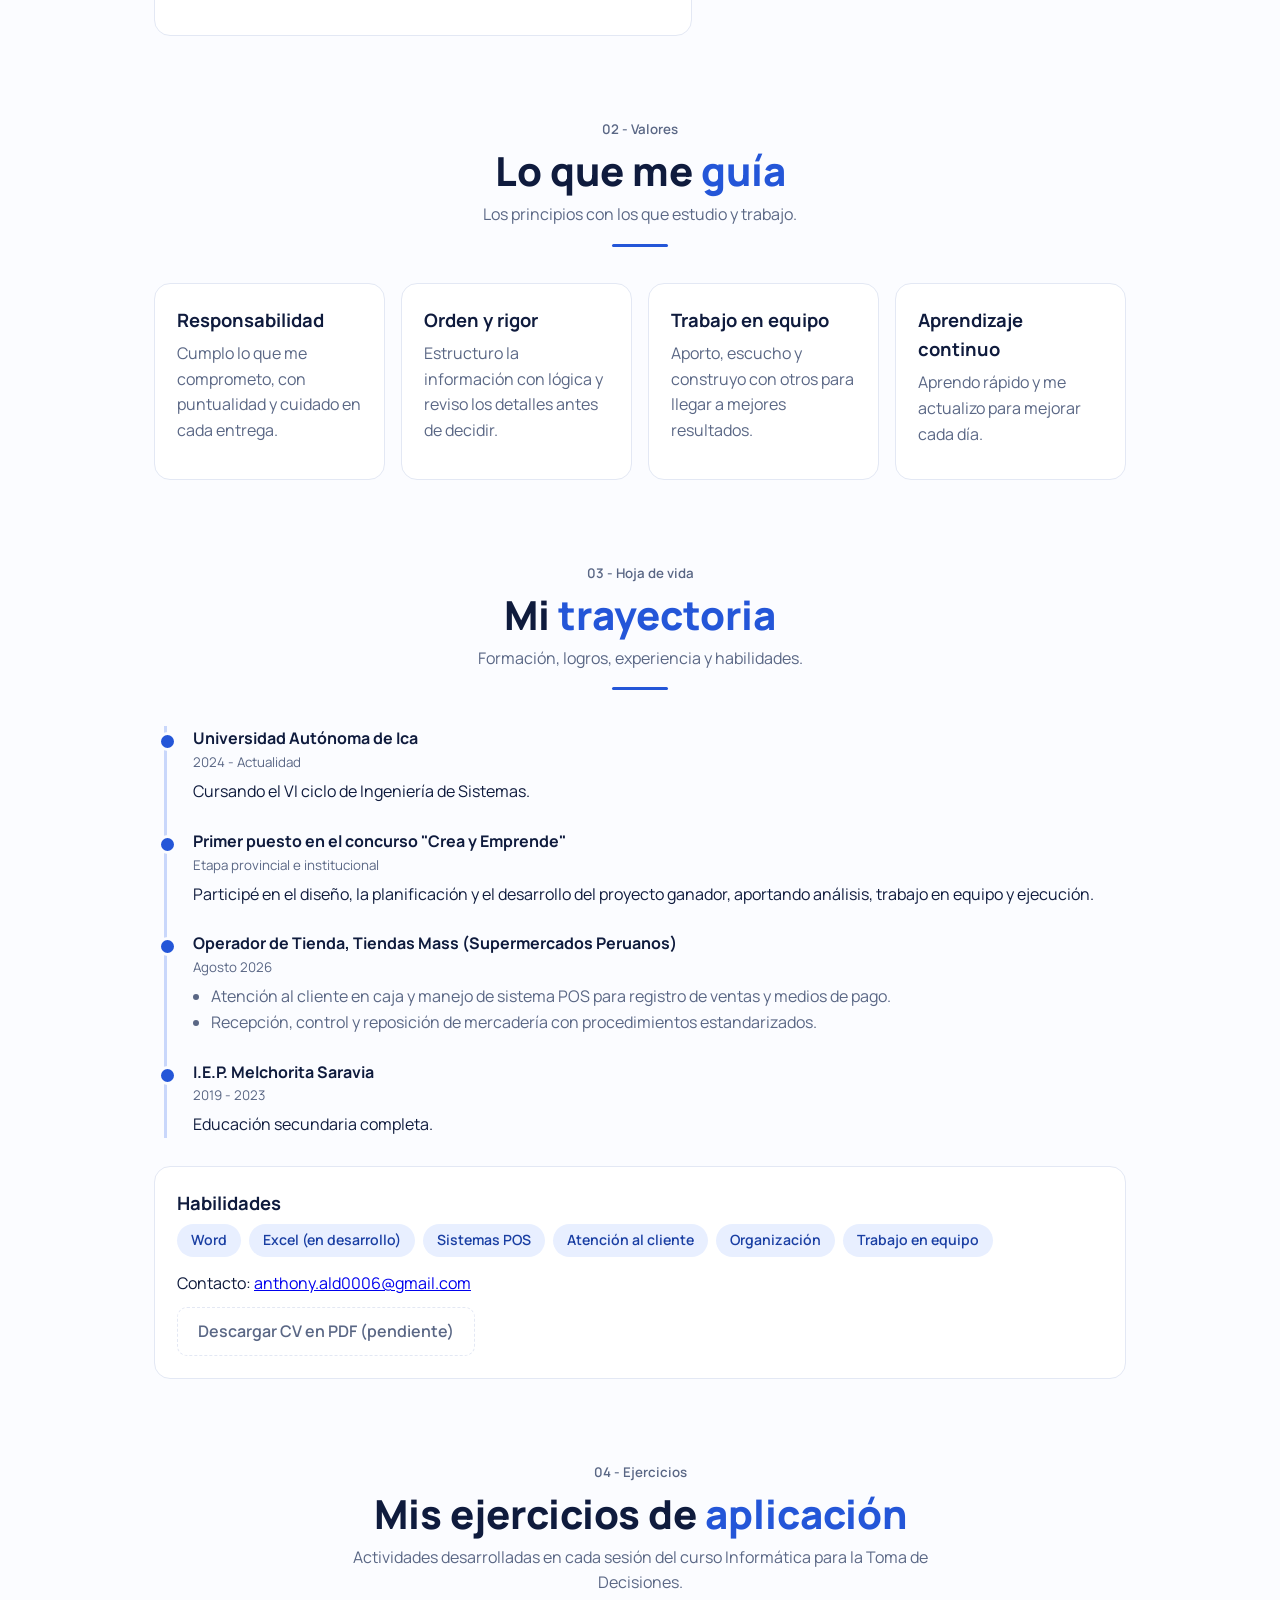
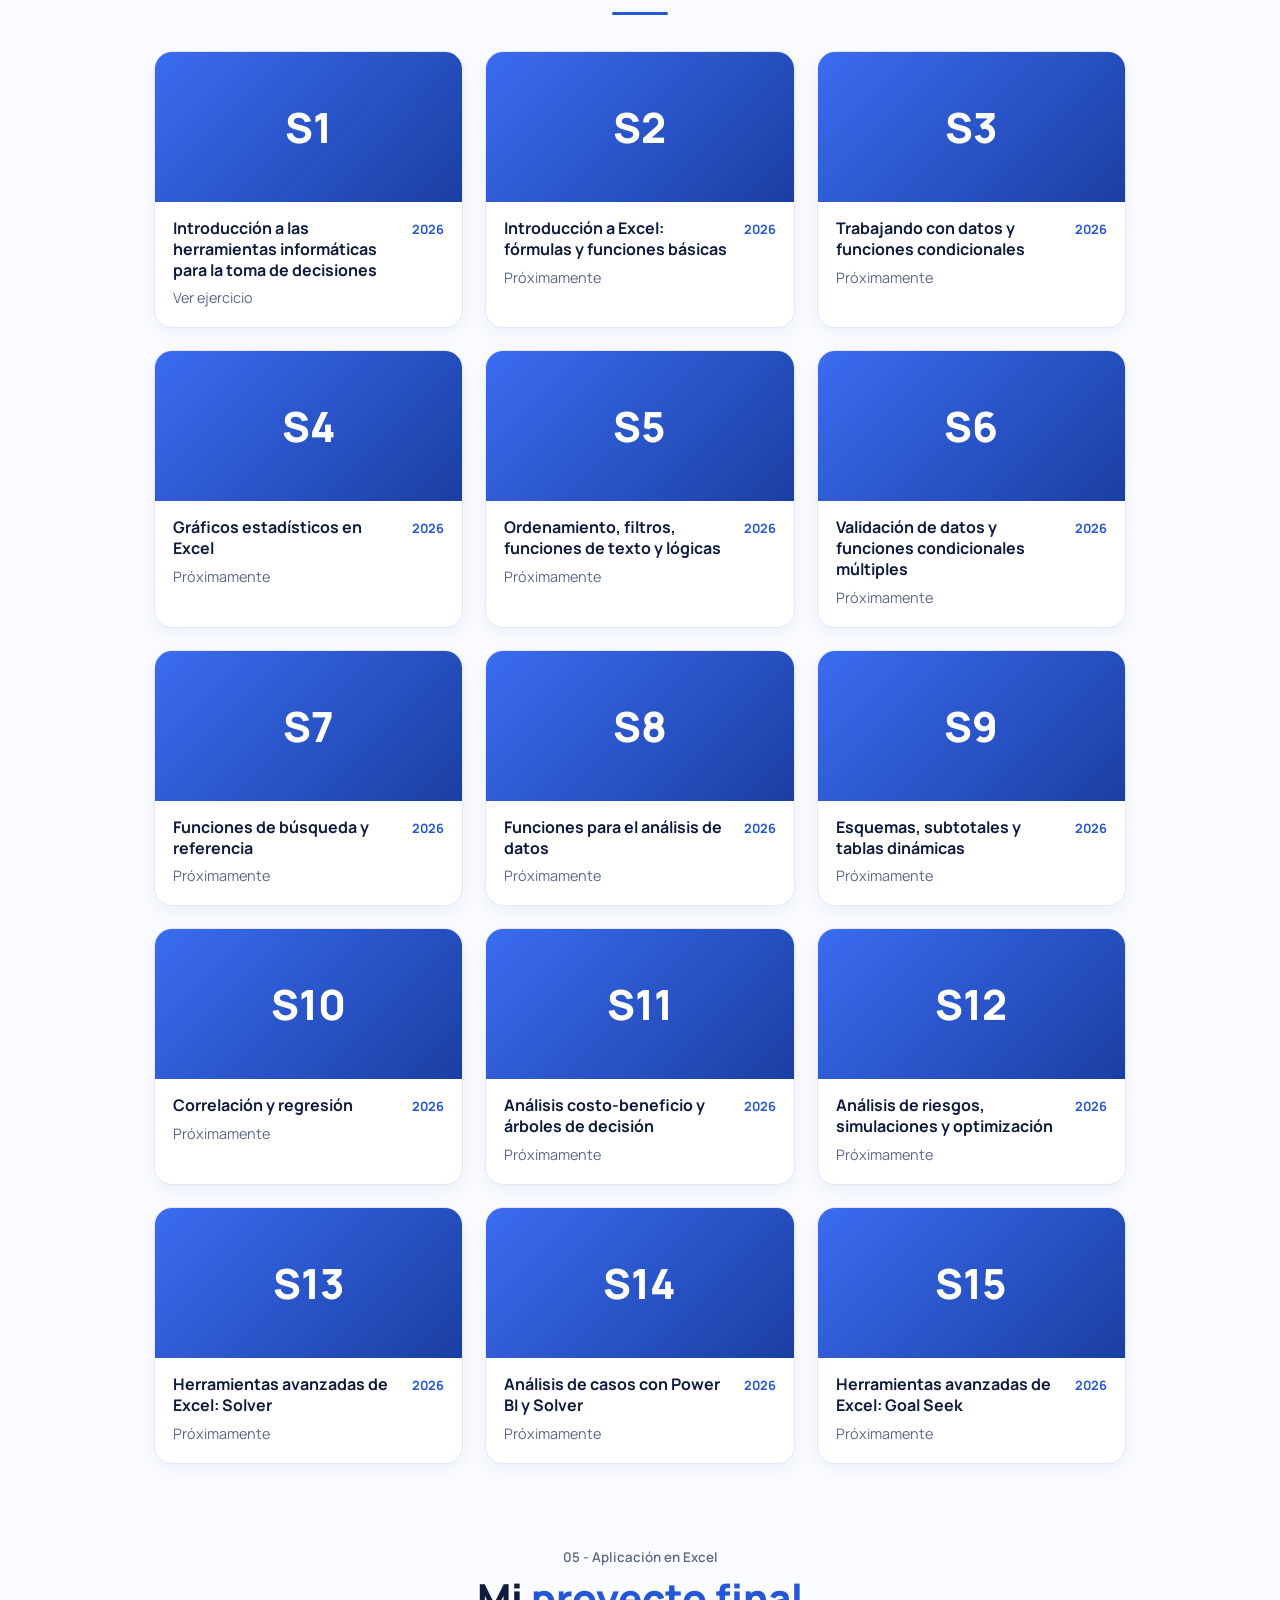
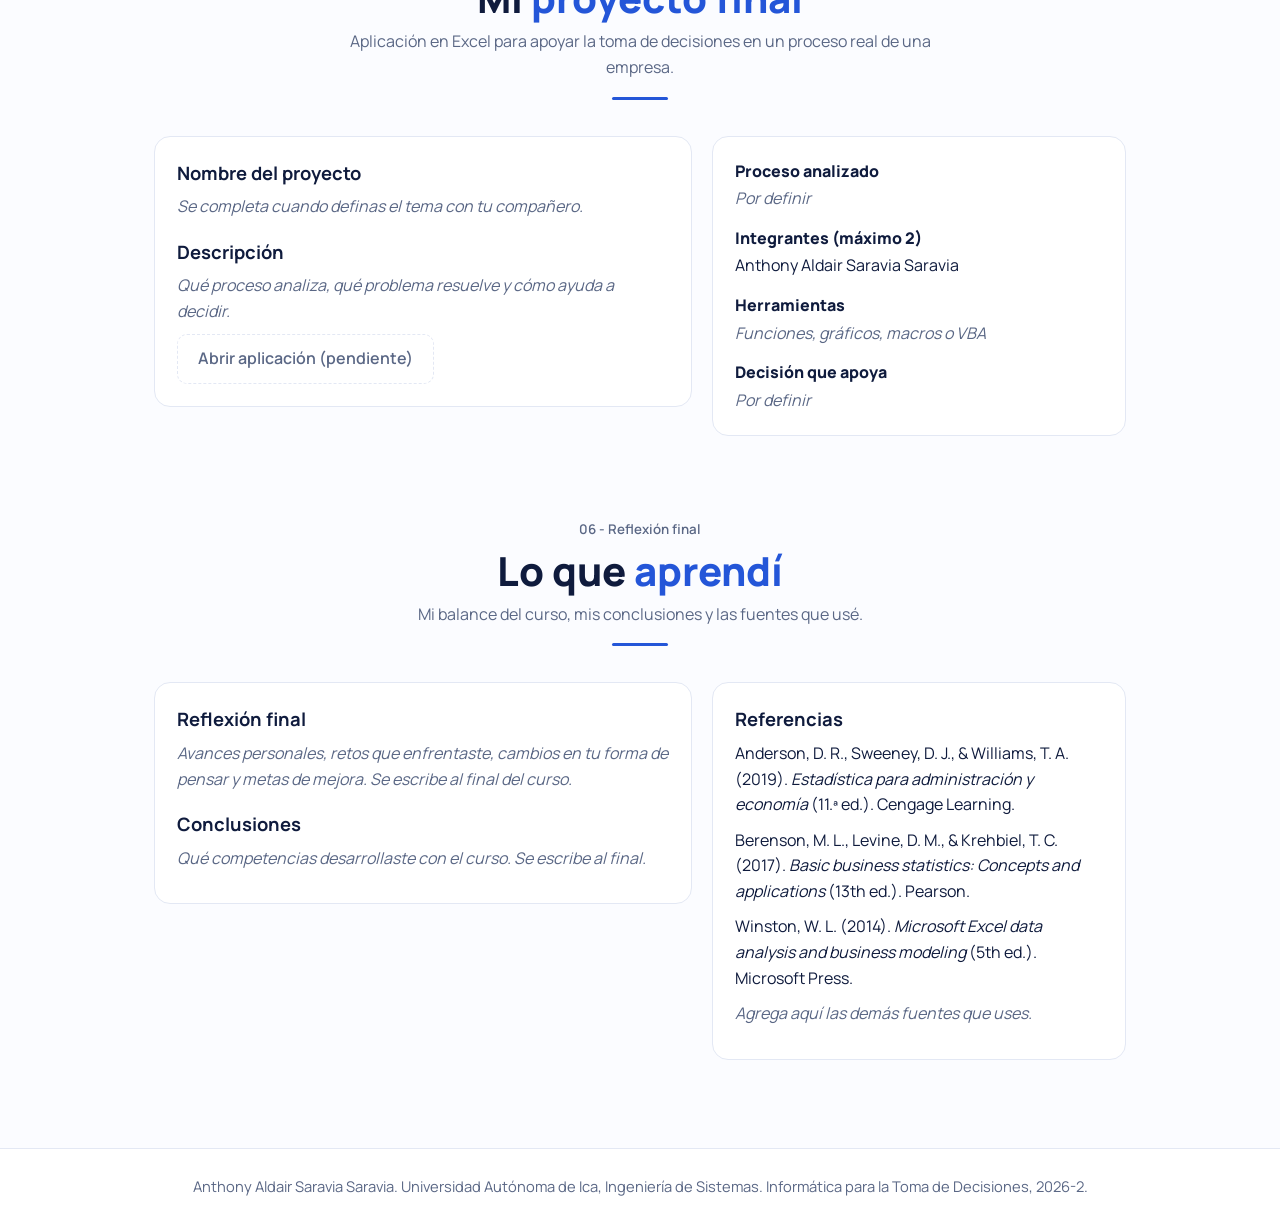
==== commit 22bb21b4: "Activa tarjeta S1 con PDF de prueba" ====
--- a/index.html
+++ b/index.html
@@ -133,13 +133,13 @@
     </div>
     <div class="grid-ej">
 
-      <div class="tarjeta">
+           <a class="tarjeta" href="ejercicios/semana-01.pdf" target="_blank" rel="noopener">
         <div class="tope">S1</div>
         <div class="cuerpo">
           <div class="fila"><h3>Introducción a las herramientas informáticas para la toma de decisiones</h3><span class="anio">2026</span></div>
-          <p>Próximamente</p>
-        </div>
-      </div>
+          <p>Ver ejercicio</p>
+        </div>
+      </a>
 
       <div class="tarjeta">
         <div class="tope">S2</div>
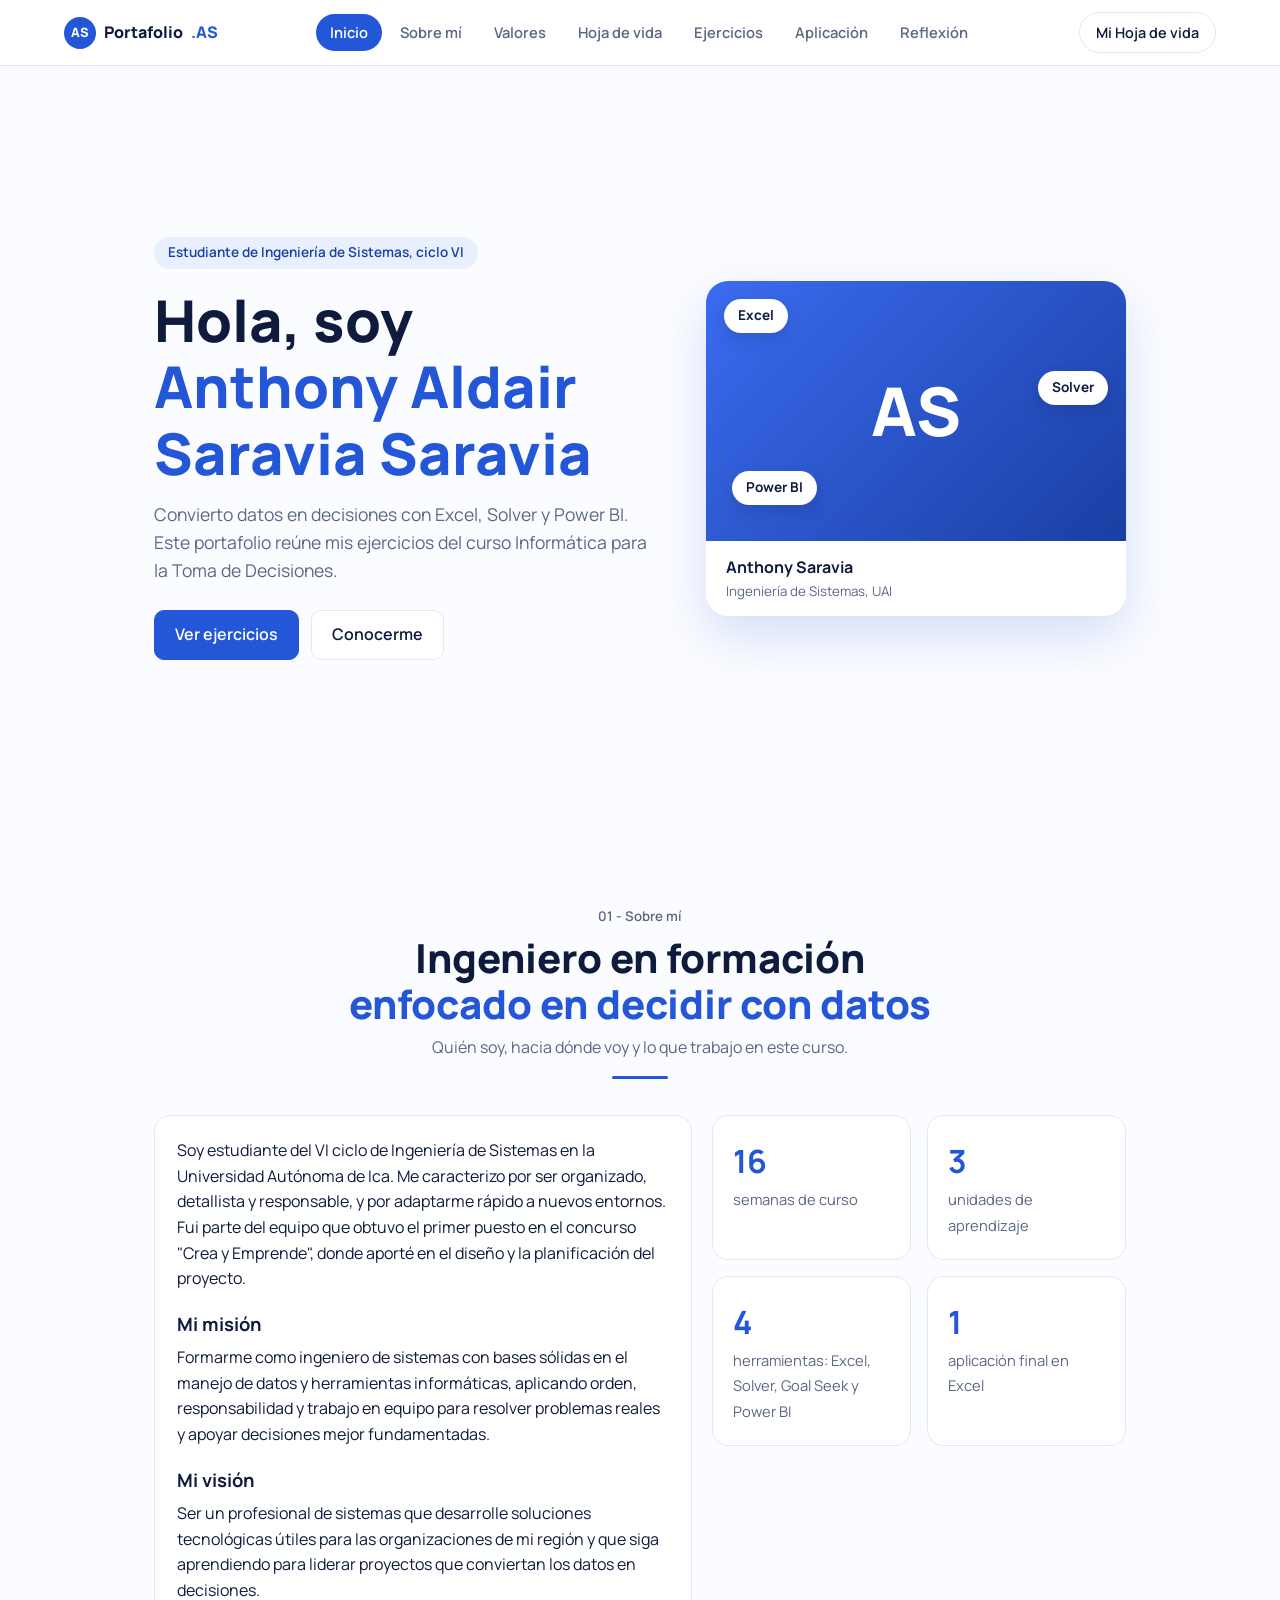
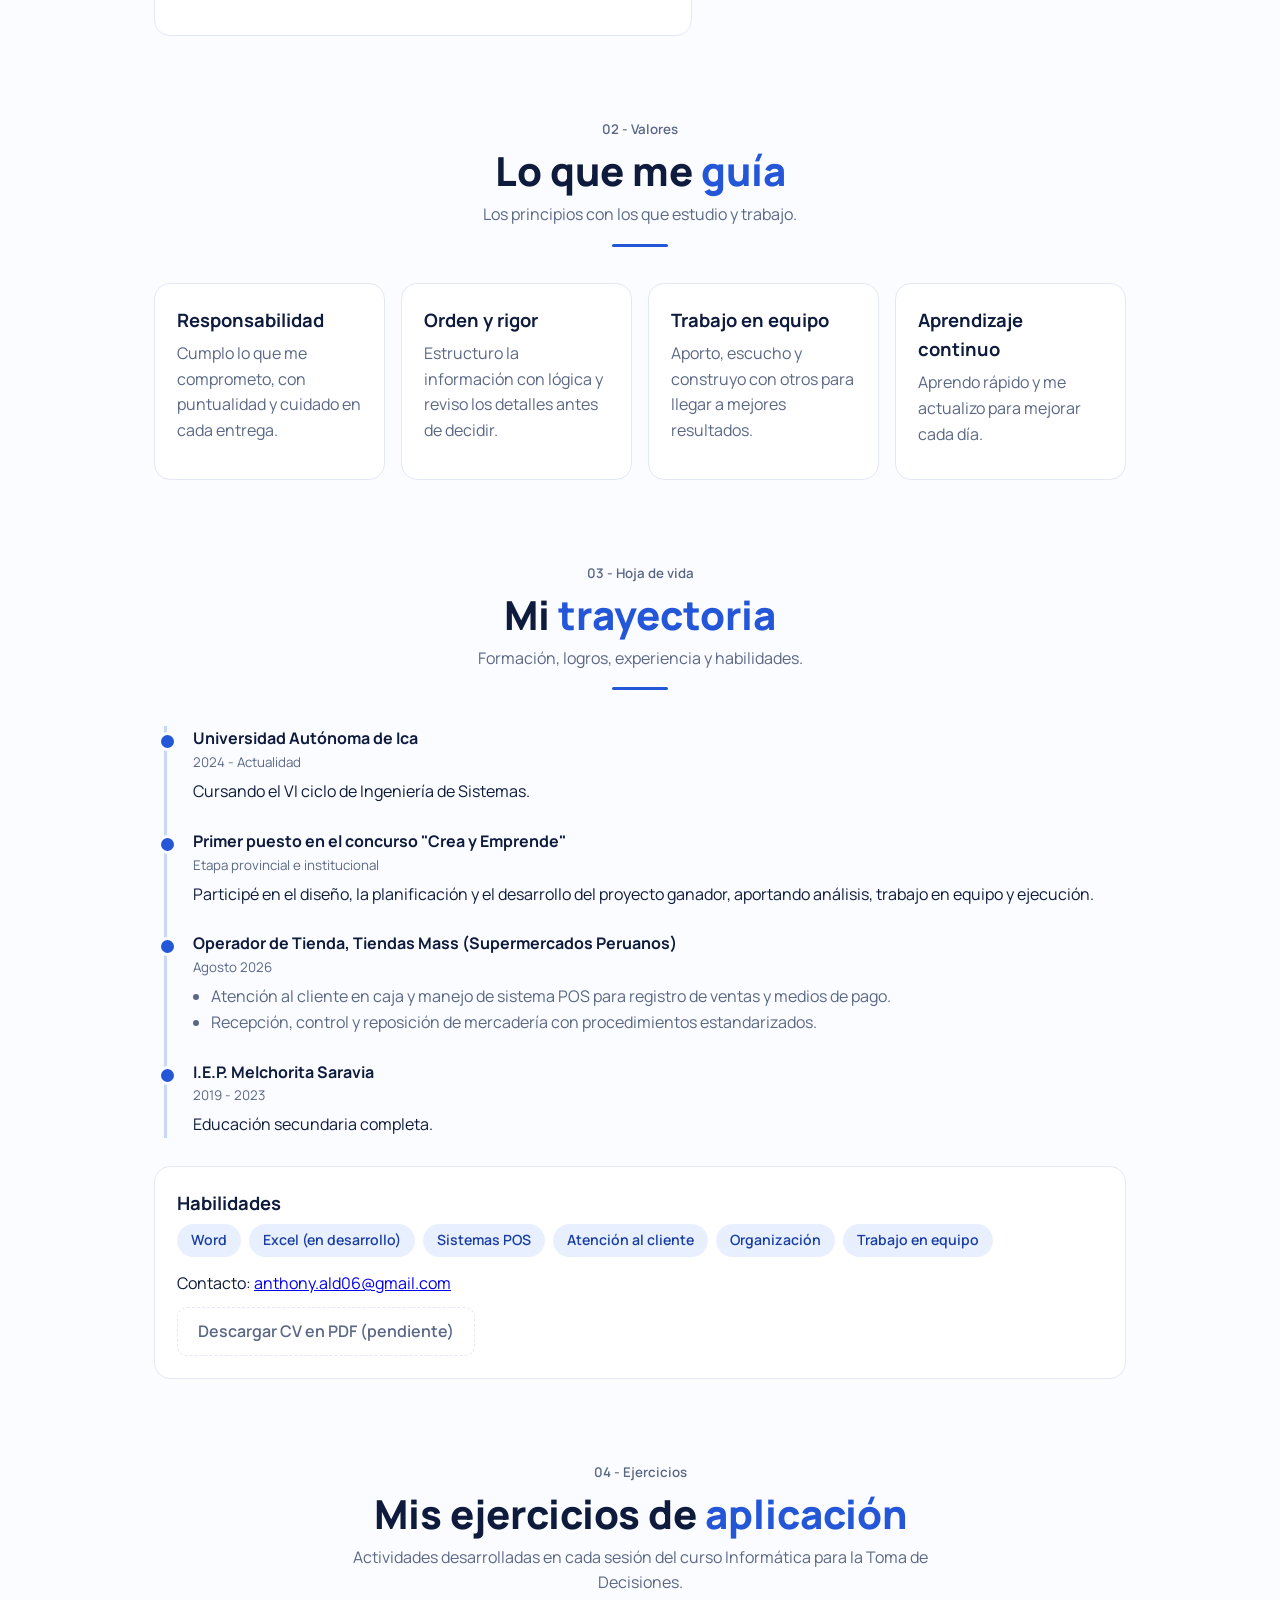
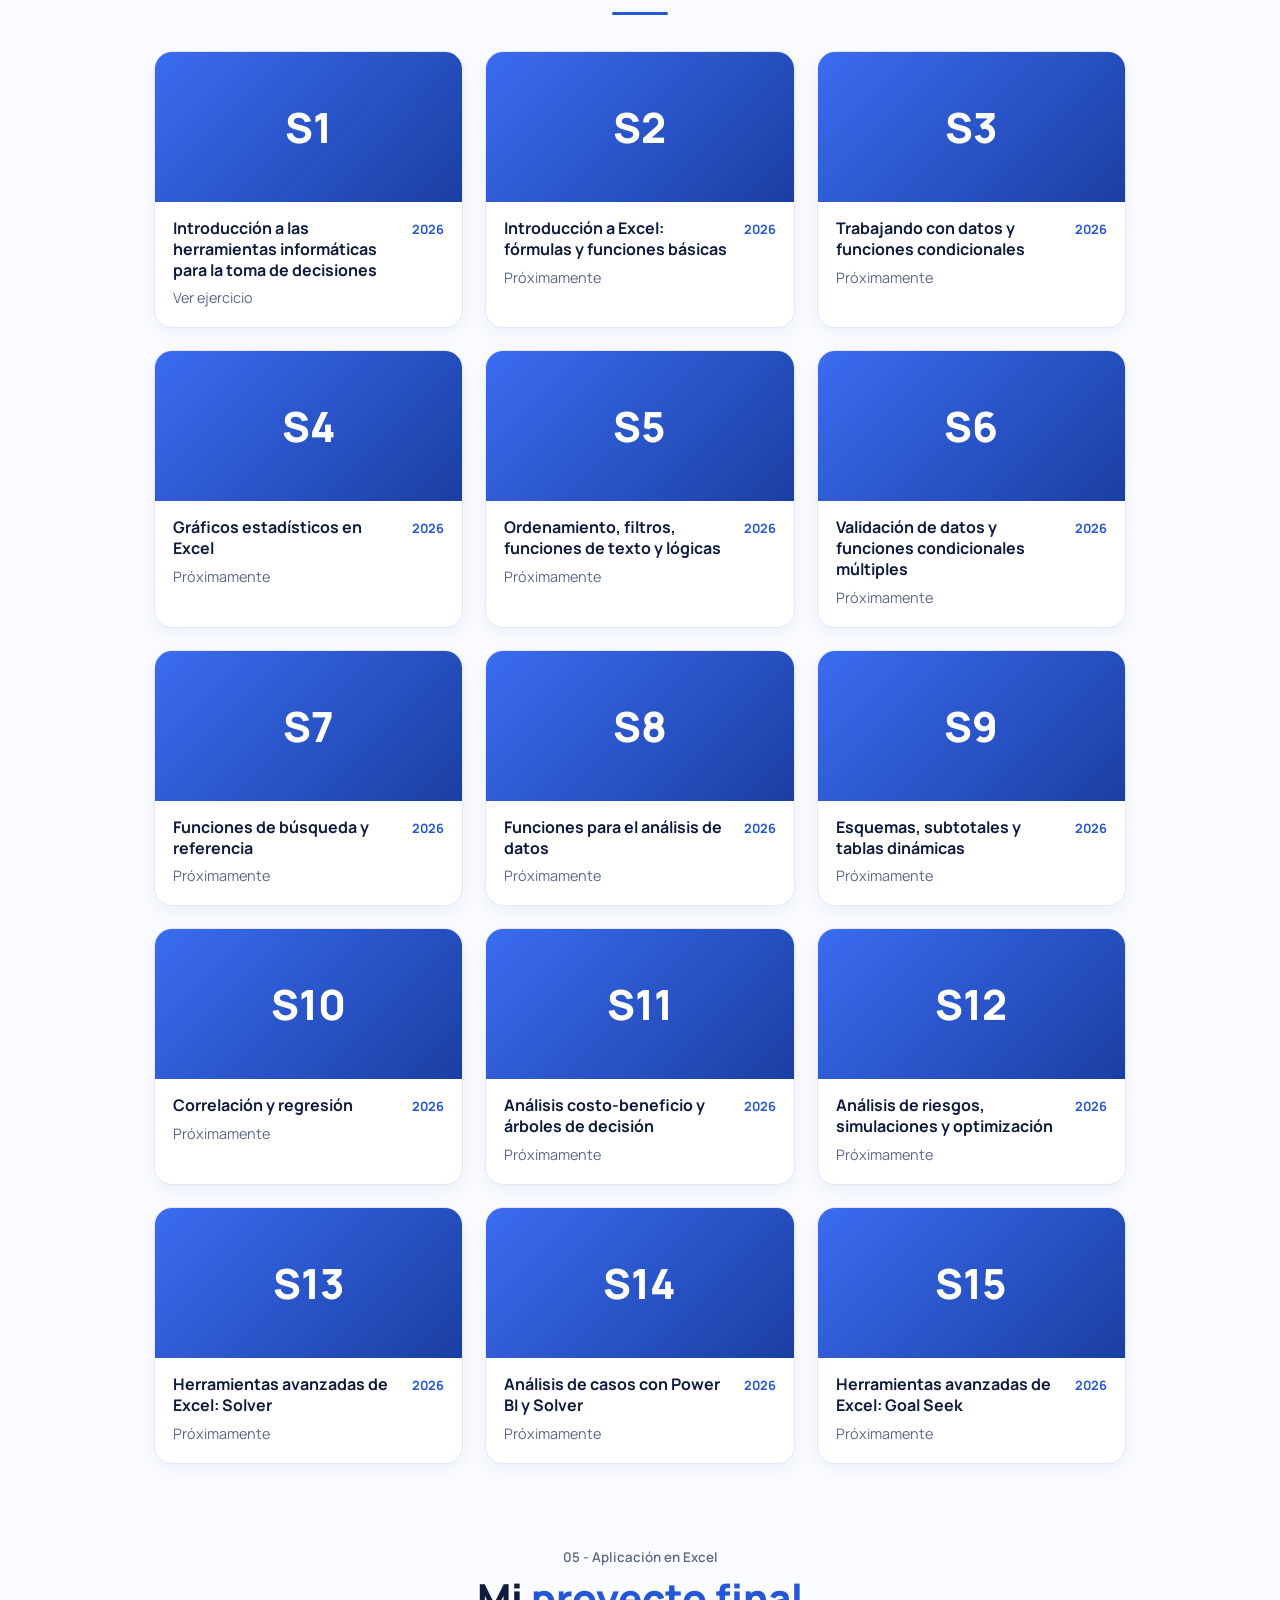
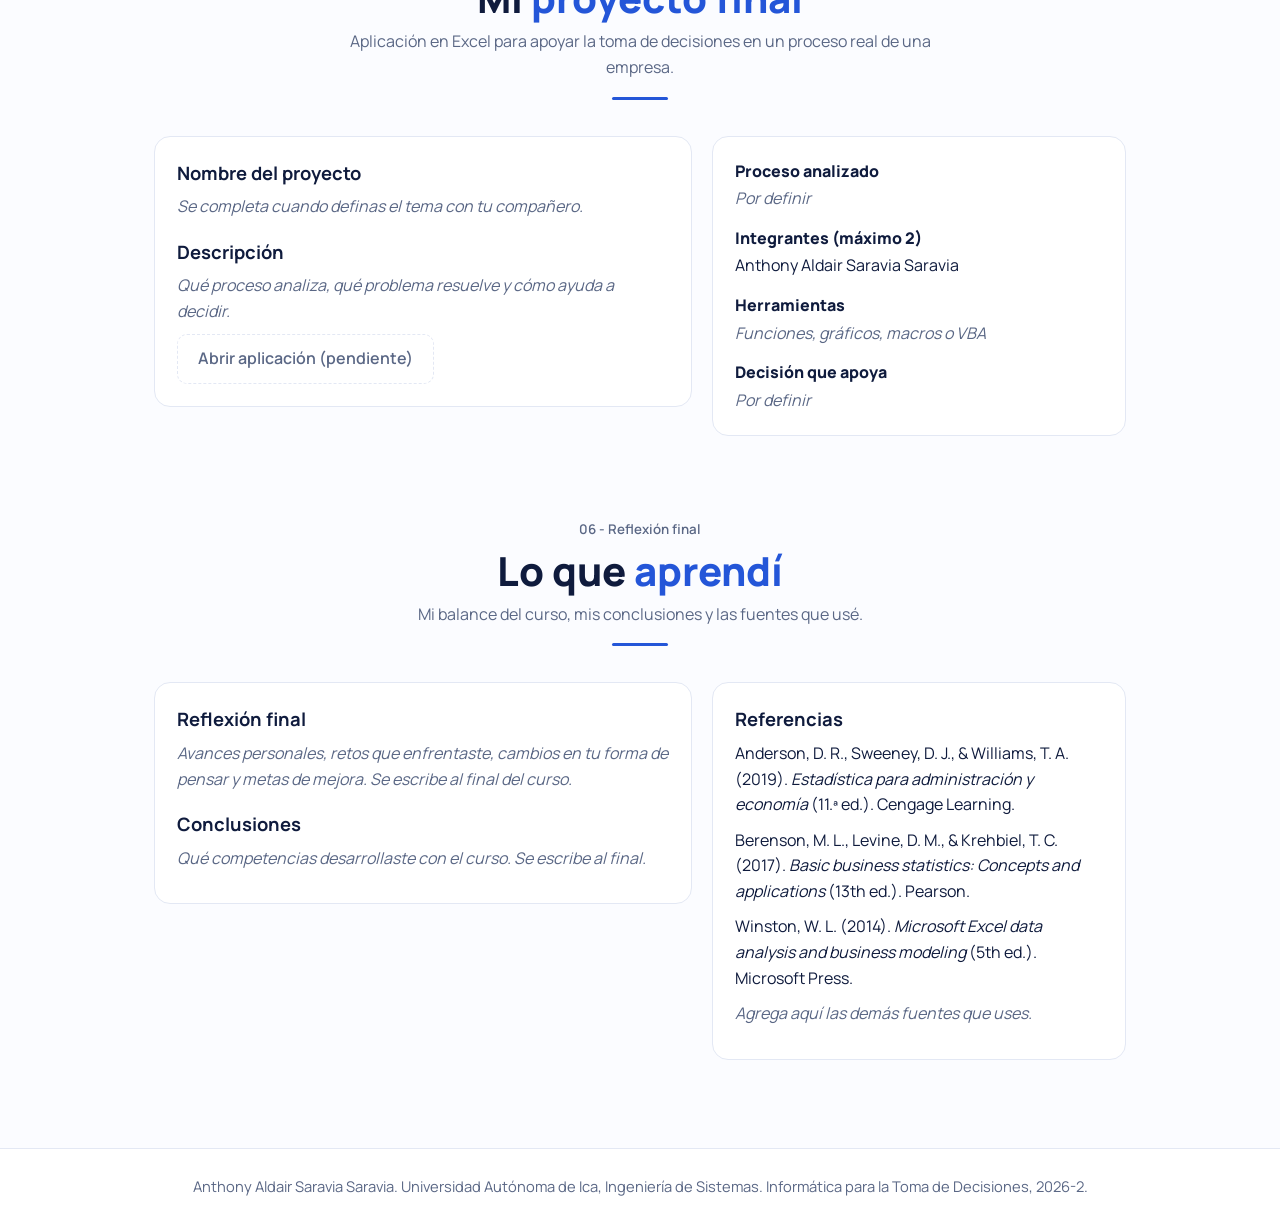
==== commit 804646e4: "Agrega página de semana 1 con PDF y Excel" ====
--- a/index.html
+++ b/index.html
@@ -121,7 +121,7 @@
       <div class="etiquetas">
         <span>Word</span><span>Excel (en desarrollo)</span><span>Sistemas POS</span><span>Atención al cliente</span><span>Organización</span><span>Trabajo en equipo</span>
       </div>
-      <p>Contacto: <a href="mailto:anthony.ald06@gmail.com">anthony.ald0006@gmail.com</a></p>
+      <p>Contacto: <a href="mailto:anthony.ald06@gmail.com">anthony.ald06@gmail.com</a></p>
       <span class="btn off">Descargar CV en PDF (pendiente)</span>
     </div>
   </section>
@@ -133,7 +133,7 @@
     </div>
     <div class="grid-ej">
 
-           <a class="tarjeta" href="ejercicios/semana-01.pdf" target="_blank" rel="noopener">
+           <a class="tarjeta" href="semana-01.html">
         <div class="tope">S1</div>
         <div class="cuerpo">
           <div class="fila"><h3>Introducción a las herramientas informáticas para la toma de decisiones</h3><span class="anio">2026</span></div>
--- a/estilos.css
+++ b/estilos.css
@@ -170,4 +170,13 @@
   margin-top:80px;padding:26px 5vw;text-align:center;
   color:var(--suave);font-size:.92rem;
   border-top:1px solid var(--linea);background:var(--blanco);
-}+}
+
+
+/* Página de cada semana */
+.pagina-ej{max-width:900px;margin:0 auto;padding:40px 5vw 0}
+.pagina-ej .volver{display:inline-block;margin-bottom:20px;font-weight:600;text-decoration:none;color:var(--azul)}
+.pagina-ej h1{font-size:clamp(1.8rem,4vw,2.6rem);font-weight:800}
+.meta{color:var(--suave);margin-bottom:24px}
+.pagina-ej .panel{margin-bottom:22px}
+.visor{width:100%;height:520px;border:1px solid var(--linea);border-radius:10px;margin:10px 0 14px;background:#fff}
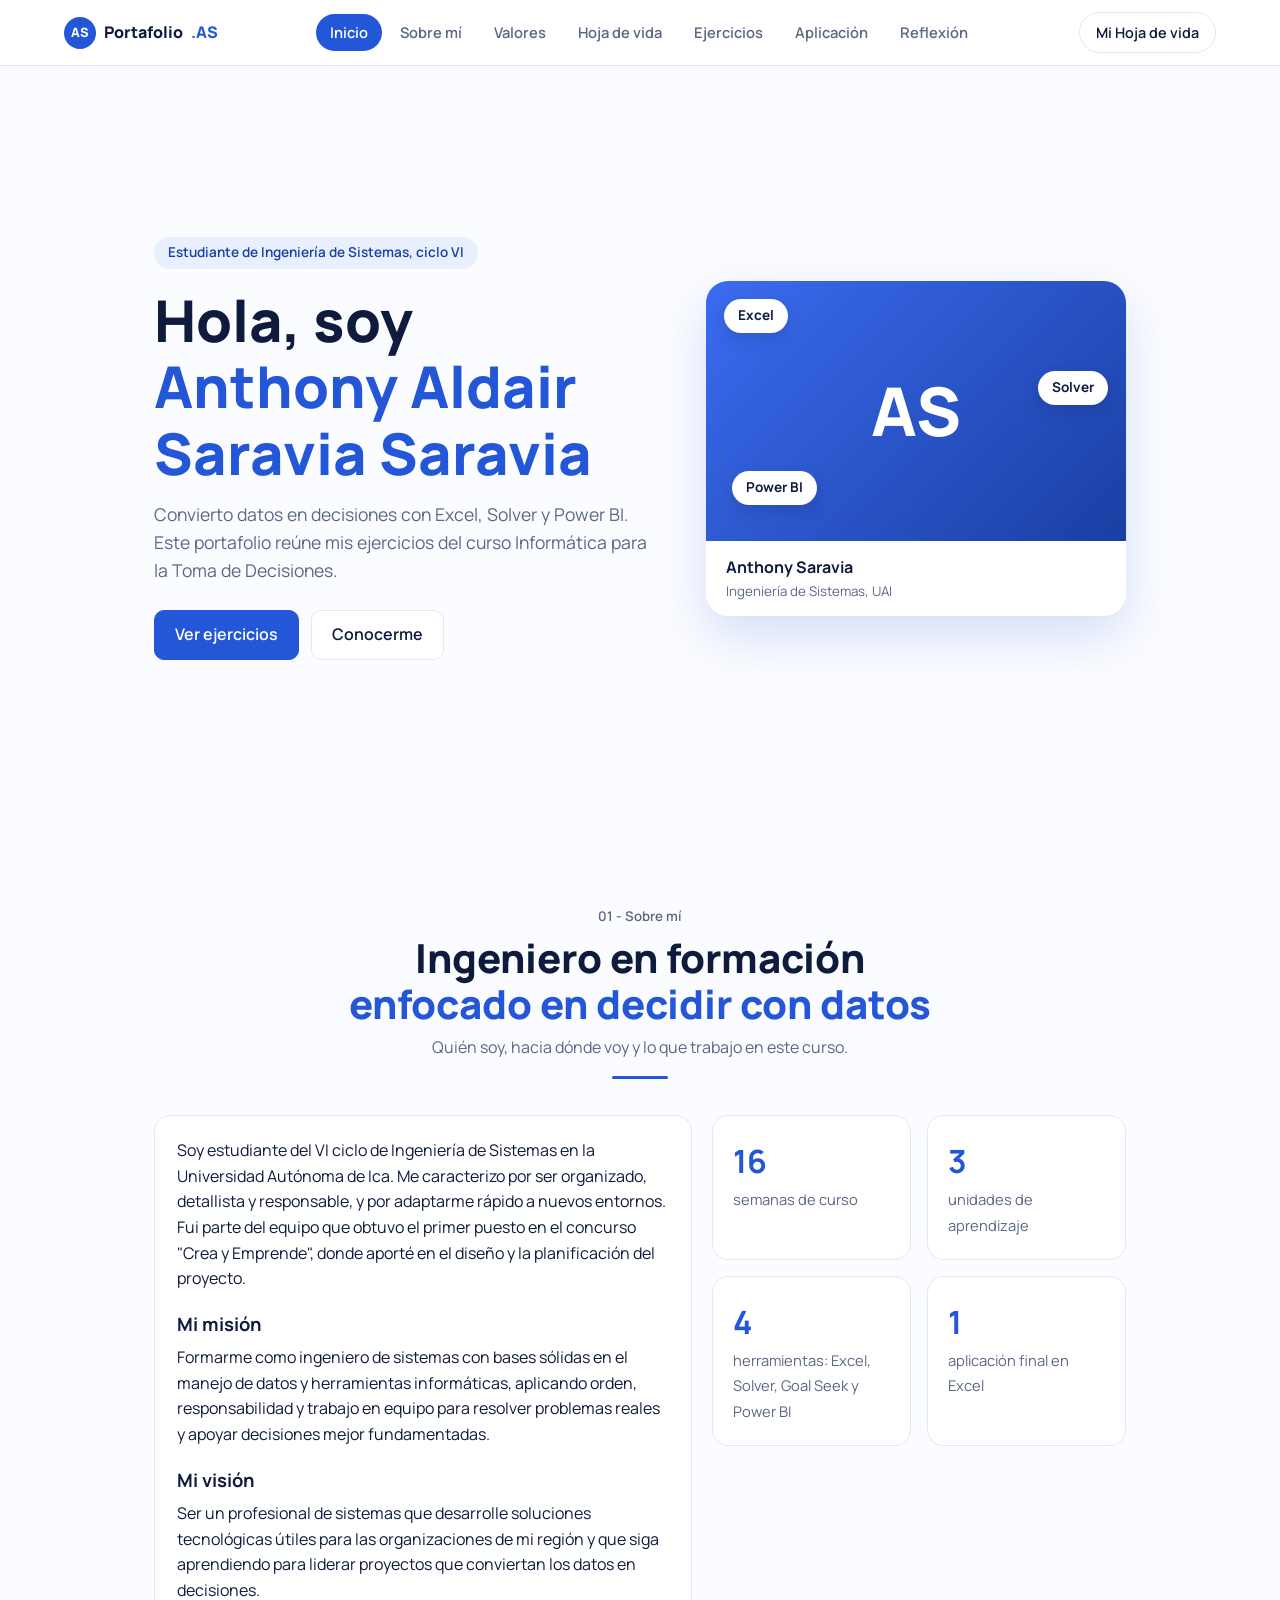
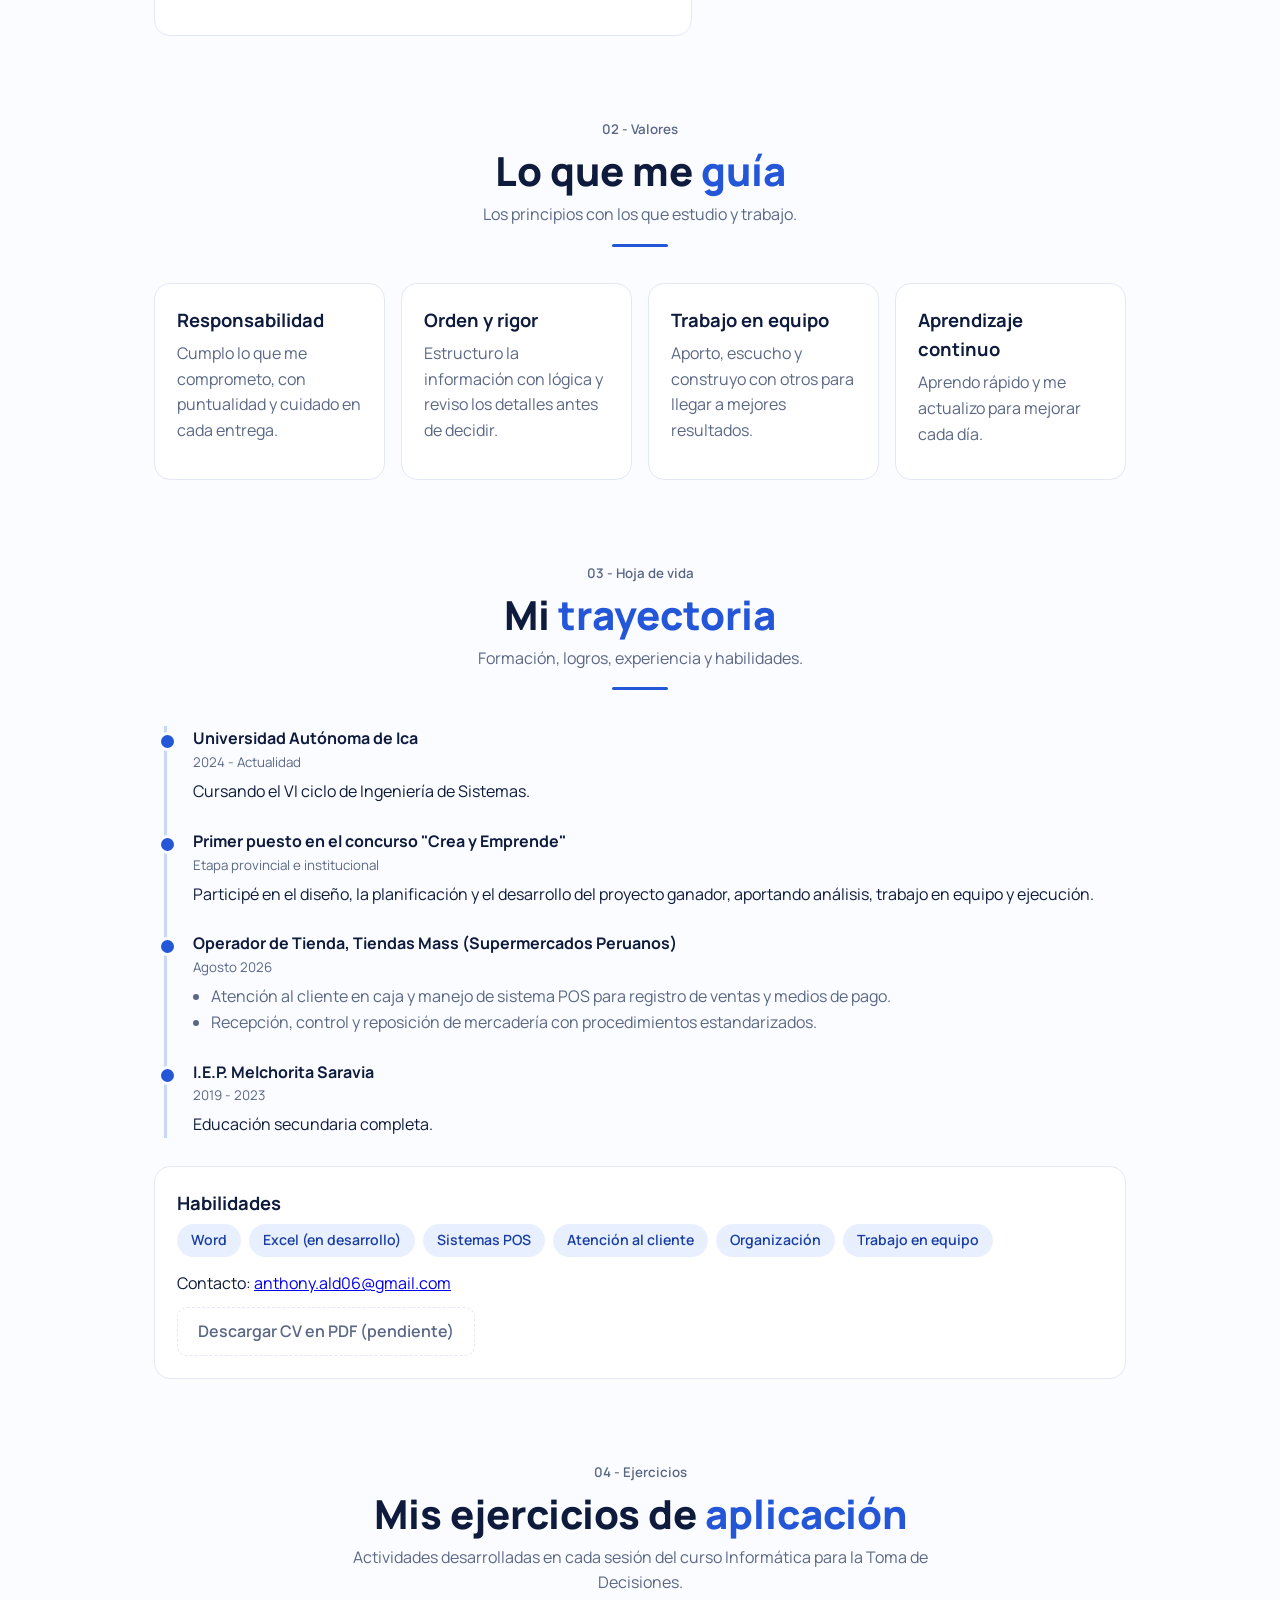
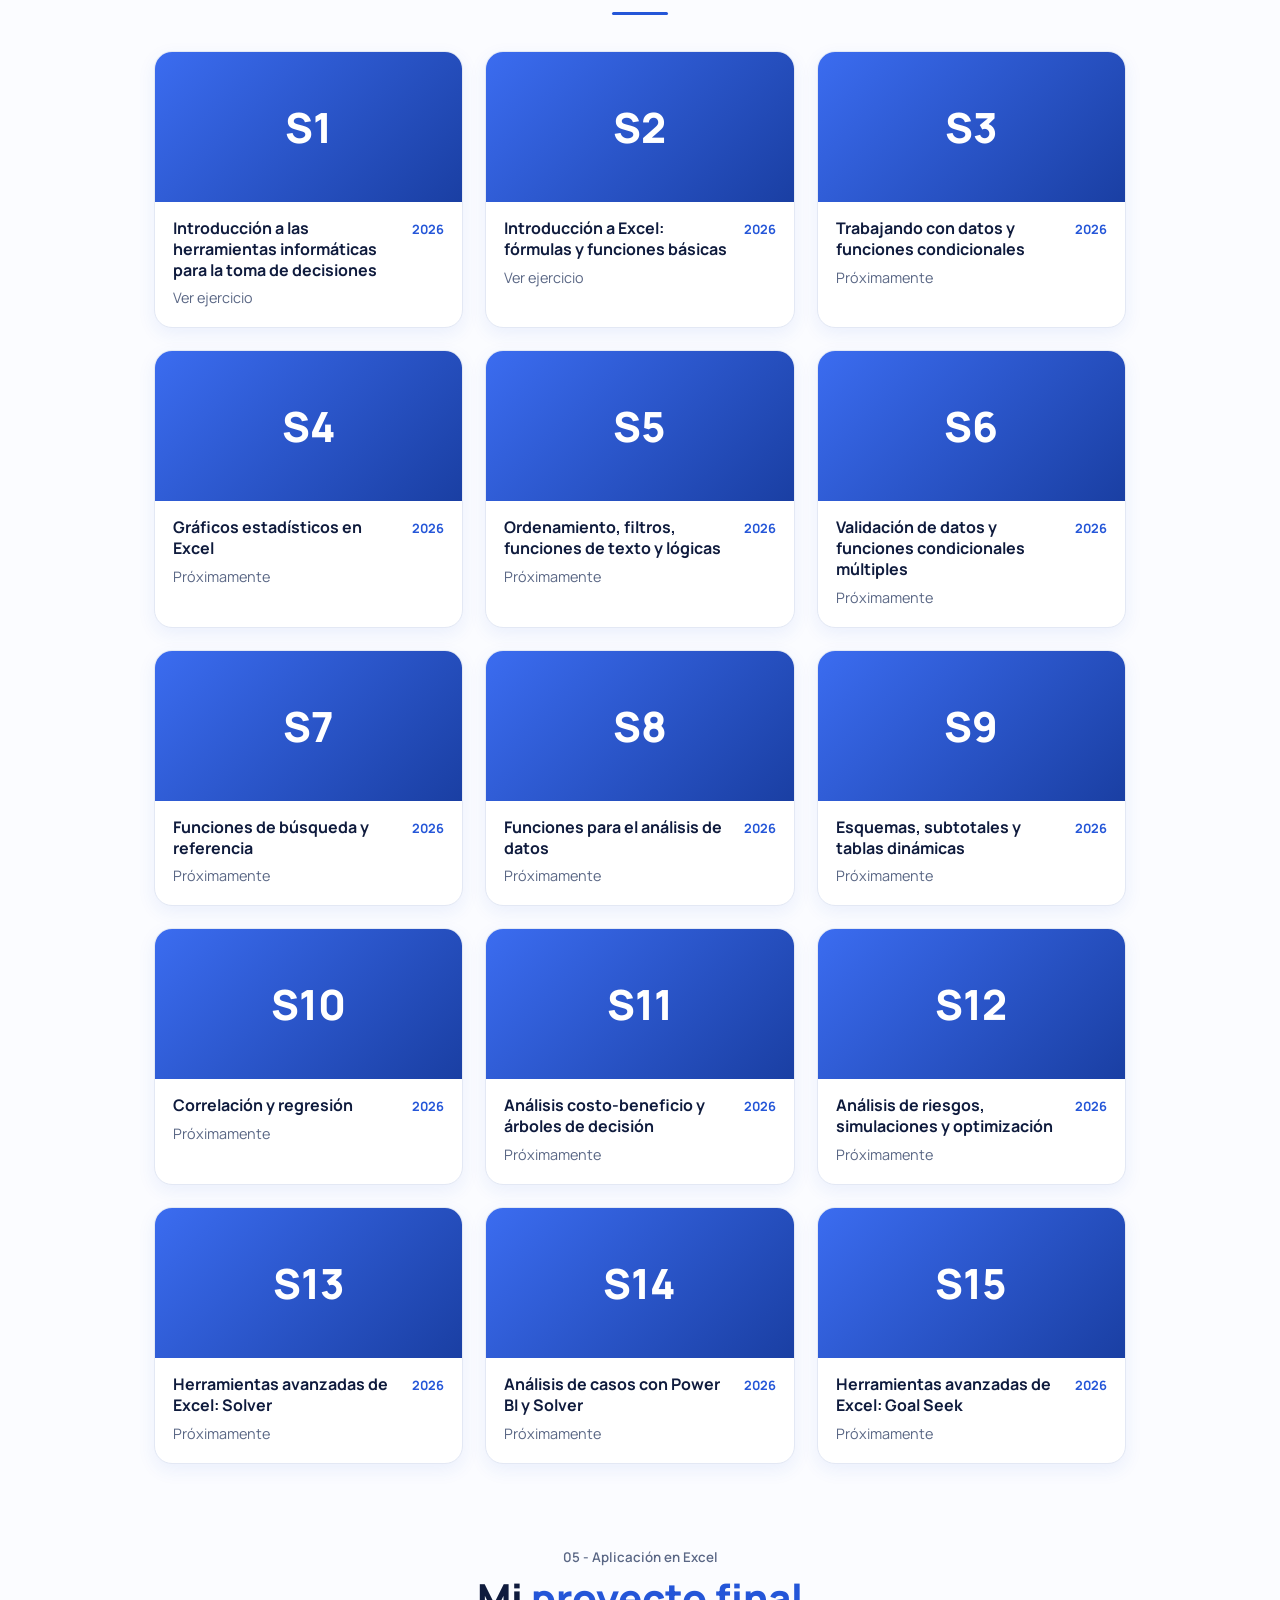
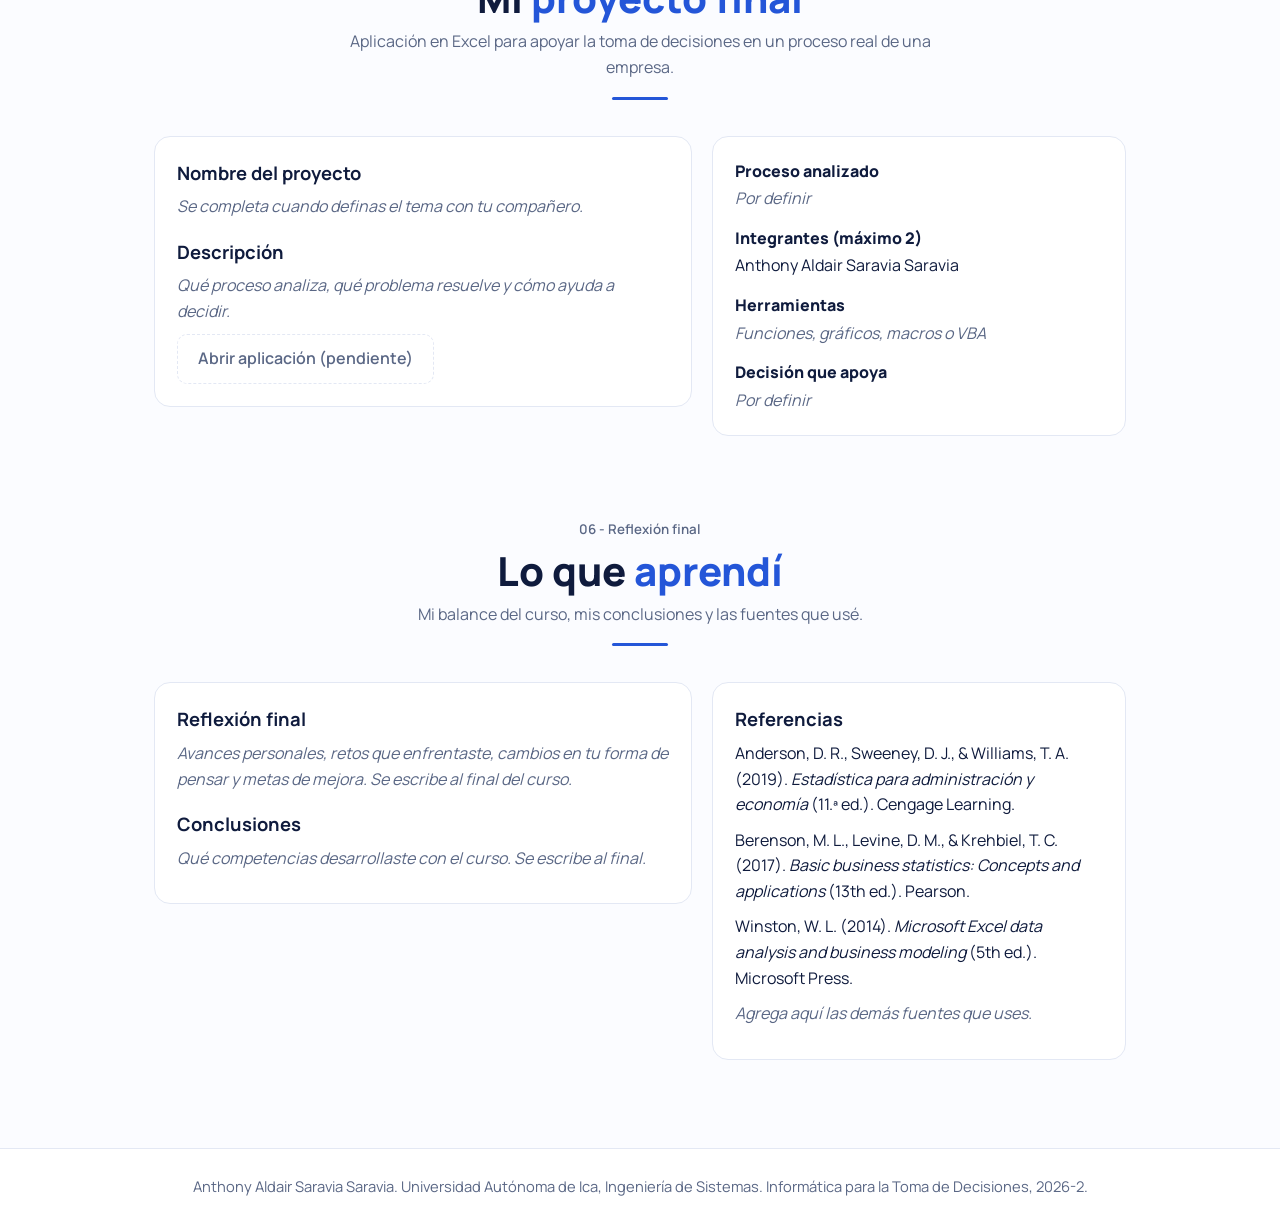
==== commit 27ee9d49: "Agrega semana 2 y actualiza textos de semana 1" ====
--- a/index.html
+++ b/index.html
@@ -141,13 +141,13 @@
         </div>
       </a>
 
-      <div class="tarjeta">
+            <a class="tarjeta" href="semana-02.html">
         <div class="tope">S2</div>
         <div class="cuerpo">
           <div class="fila"><h3>Introducción a Excel: fórmulas y funciones básicas</h3><span class="anio">2026</span></div>
-          <p>Próximamente</p>
-        </div>
-      </div>
+          <p>Ver ejercicio</p>
+        </div>
+      </a>
 
       <div class="tarjeta">
         <div class="tope">S3</div>
